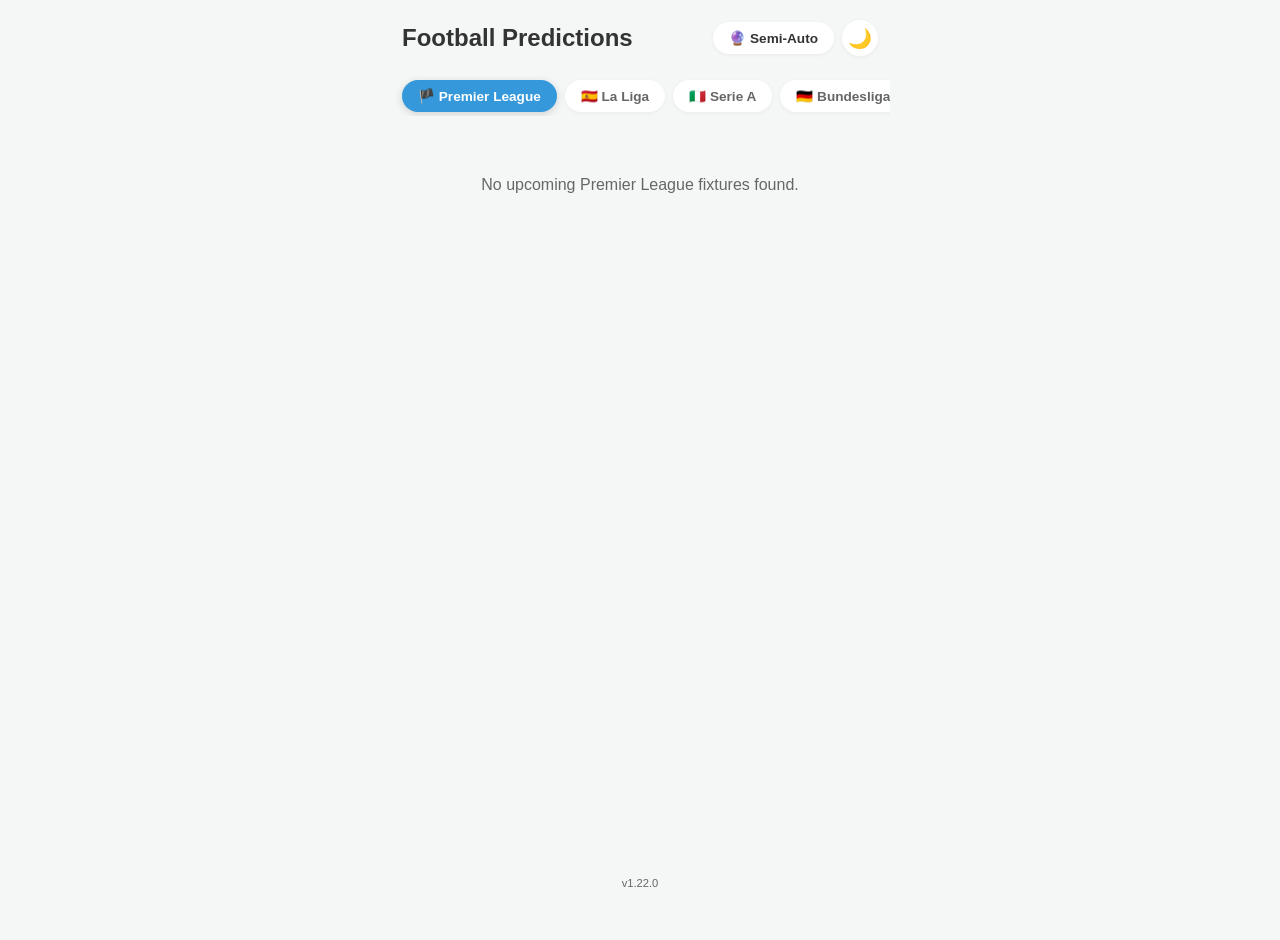
==== public/index.html @ 70569dfd "feat: build methodology picker + weight-editing UI - Added Methodology 1/2 and xG/Goals metric selec" ====
<!DOCTYPE html>
<html lang="en">
<head>
    <meta charset="UTF-8">
    <meta name="viewport" content="width=device-width, initial-scale=1.0">
    <title>Football xG Predictions</title>
    <link rel="stylesheet" href="style.css">
    <script>
        // Set theme immediately to avoid flash of light mode
        const savedTheme = localStorage.getItem('theme') || 'light';
        document.documentElement.setAttribute('data-theme', savedTheme);
    </script>
</head>
<body>
    <header>
        <h1>Football Predictions</h1>
        <div class="header-right">
            <button id="mode-toggle" class="mode-toggle-btn">🔮 Semi-Auto</button>
            <button id="theme-toggle" class="theme-toggle-btn" aria-label="Toggle dark mode">🌙</button>
        </div>
    </header>
    <main id="fixtures-container">
        <!-- Fixtures will be loaded here -->
        <div class="loading">Loading fixtures...</div>
    </main>

    <main id="semi-auto-container" class="hidden">
        <section class="semi-auto-card">
            <h2>🔮 Semi-Automatic Prediction</h2>
            <p class="semi-auto-desc">
                Predict expected xG for fixtures in leagues not fully automated. Fetch matches directly, or paste OddAlerts page source if blocked by Cloudflare.
            </p>

            <div class="form-group">
                <label for="semi-league-select">Select League:</label>
                <select id="semi-league-select">
                    <option value="">-- Choose a League --</option>
                    <option value="manual">✍️ Other League (Manual Paste)</option>
                </select>
            </div>

            <!-- Methodology & Metric Selection -->
            <div class="team-select-row">
                <div class="team-select-col">
                    <div class="form-group">
                        <label for="semi-methodology-select">Methodology:</label>
                        <select id="semi-methodology-select">
                            <option value="1">Methodology 1 (Last 4: 2H + 2A, Equal)</option>
                            <option value="2" selected>Methodology 2 (Last 8: 4H + 4A, 70/30 Split)</option>
                        </select>
                    </div>
                </div>
                <div class="team-select-col">
                    <div class="form-group">
                        <label for="semi-metric-select">Metric:</label>
                        <select id="semi-metric-select">
                            <option value="xg" selected>xG (Expected Goals)</option>
                            <option value="goals">Goals (Actual Goals)</option>
                        </select>
                    </div>
                </div>
            </div>

            <!-- Standard Semi-Auto UI -->
            <div id="semi-standard-fields">
                <div class="form-group" id="html-paste-group">
                    <label for="semi-html-paste">Paste OddAlerts Page HTML (Optional / Fallback):</label>
                    <textarea id="semi-html-paste" placeholder="Right-click on OddAlerts xG page (e.g. oddalerts.com/xg/mls) -> View Page Source -> Copy All -> Paste here..."></textarea>
                </div>

                <button id="semi-fetch-btn" class="action-btn">Load Teams</button>

                <div id="semi-team-selection-group" class="form-group hidden">
                    <div class="team-select-row">
                        <div class="team-select-col">
                            <label for="semi-home-team-select">Select Home Team:</label>
                            <select id="semi-home-team-select">
                                <option value="">-- Choose Home Team --</option>
                            </select>
                        </div>
                        <div class="team-select-col">
                            <label for="semi-away-team-select">Select Away Team:</label>
                            <select id="semi-away-team-select">
                                <option value="">-- Choose Away Team --</option>
                            </select>
                        </div>
                    </div>
                </div>

                <button id="semi-predict-btn" class="action-btn hidden">Calculate Prediction</button>
            </div>

            <!-- Manual Paste Flow UI Wizard (initially hidden) -->
            <div id="semi-manual-wizard" class="hidden">
                <!-- Step 1: Info -->
                <div id="manual-step-1" class="manual-step">
                    <h3>Step 1: League & Team Info</h3>
                    <div class="form-group">
                        <label for="manual-league-name">Custom League Name:</label>
                        <input type="text" id="manual-league-name" placeholder="e.g. Eredivisie">
                    </div>
                    <div class="team-select-row">
                        <div class="team-select-col">
                            <div class="form-group">
                                <label for="manual-home-name">Home Team Name:</label>
                                <input type="text" id="manual-home-name" placeholder="e.g. Ajax">
                            </div>
                        </div>
                        <div class="team-select-col">
                            <div class="form-group">
                                <label for="manual-away-name">Away Team Name:</label>
                                <input type="text" id="manual-away-name" placeholder="e.g. Feyenoord">
                            </div>
                        </div>
                    </div>
                    <div class="form-group checkbox-group">
                        <label for="manual-skip-xg" class="checkbox-label">
                            <input type="checkbox" id="manual-skip-xg">
                            <span>Skip xG (Predict Goals directly)</span>
                        </label>
                    </div>
                    <button id="manual-to-step-2" class="action-btn">Next: Home Team History</button>
                </div>

                <!-- Step 2: Home Paste -->
                <div id="manual-step-2" class="manual-step hidden">
                    <h3 id="manual-home-title">Step 2: Home Team History</h3>
                    <p class="step-desc">Paste lines of recent matches. Format: <code>Opponent / (H/A) date / FOR-AGAINST</code> per line.</p>
                    <div class="form-group">
                        <textarea id="manual-home-paste" placeholder="e.g.&#10;Feyenoord (A) 2026-07-31 / 1.5-2.2&#10;Ajax (H) 2026-07-24 / 2.0-1.0"></textarea>
                    </div>
                    <div class="wizard-buttons">
                        <button id="manual-back-to-step-1" class="action-btn secondary-btn">Back</button>
                        <button id="manual-to-step-3" class="action-btn">Parse & Review</button>
                    </div>
                </div>

                <!-- Step 3: Home Confirmation -->
                <div id="manual-step-3" class="manual-step hidden">
                    <h3 id="manual-home-confirm-title">Confirm Home Matches</h3>
                    <div id="manual-home-parsed-list" class="parsed-list-container"></div>
                    <div class="wizard-buttons">
                        <button id="manual-back-to-step-2" class="action-btn secondary-btn">Back to Paste</button>
                        <button id="manual-to-step-4" class="action-btn">Confirm & Next: Away Team</button>
                    </div>
                </div>

                <!-- Step 4: Away Paste -->
                <div id="manual-step-4" class="manual-step hidden">
                    <h3 id="manual-away-title">Step 4: Away Team History</h3>
                    <p class="step-desc">Paste lines of recent matches. Format: <code>Opponent / (H/A) date / FOR-AGAINST</code> per line.</p>
                    <div class="form-group">
                        <textarea id="manual-away-paste" placeholder="e.g.&#10;Ajax (H) 2026-07-31 / 1.5-2.2&#10;Feyenoord (A) 2026-07-24 / 1.0-2.0"></textarea>
                    </div>
                    <div class="wizard-buttons">
                        <button id="manual-back-to-step-3" class="action-btn secondary-btn">Back</button>
                        <button id="manual-to-step-5" class="action-btn">Parse & Review</button>
                    </div>
                </div>

                <!-- Step 5: Away Confirmation -->
                <div id="manual-step-5" class="manual-step hidden">
                    <h3 id="manual-away-confirm-title">Confirm Away Matches</h3>
                    <div id="manual-away-parsed-list" class="parsed-list-container"></div>
                    <div class="wizard-buttons">
                        <button id="manual-back-to-step-4" class="action-btn secondary-btn">Back to Paste</button>
                        <button id="manual-save-predict" class="action-btn">Save & Predict</button>
                    </div>
                </div>
            </div>
        </section>

        <div id="semi-prediction-result"></div>
    </main>

    <footer>
        <p id="version-tag"></p>
    </footer>
    <script src="script.js"></script>
</body>
</html>
---- public/style.css ----
:root {
    --bg-color: #f4f7f6;
    --card-bg: #ffffff;
    --text-primary: #333;
    --text-secondary: #666;
    --accent-color: #3498db;
    --xg-bar-height: 8px;
    --xg-bar-bg: #e0e0e0;
    --card-shadow: 0 2px 8px rgba(0,0,0,0.1);
    --btn-shadow: 0 1px 4px rgba(0,0,0,0.05);
    --btn-active-shadow: 0 2px 8px rgba(0,0,0,0.15);
}

[data-theme="dark"] {
    --bg-color: #121212;
    --card-bg: #1e1e1e;
    --text-primary: #f0f0f0;
    --text-secondary: #aaaaaa;
    --accent-color: #3498db;
    --xg-bar-bg: #333333;
    --card-shadow: 0 4px 12px rgba(0,0,0,0.4);
    --btn-shadow: 0 2px 6px rgba(0,0,0,0.3);
    --btn-active-shadow: 0 4px 12px rgba(0,0,0,0.5);
}

body {
    font-family: -apple-system, BlinkMacSystemFont, "Segoe UI", Roboto, Helvetica, Arial, sans-serif;
    background-color: var(--bg-color);
    color: var(--text-primary);
    margin: 0;
    padding: 20px;
    display: flex;
    flex-direction: column;
    align-items: center;
    min-height: 100vh;
    transition: background-color 0.3s ease, color 0.3s ease;
}

header {
    width: 100%;
    max-width: 500px;
    display: flex;
    justify-content: space-between;
    align-items: center;
    margin-bottom: 20px;
    padding: 0 12px;
    box-sizing: border-box;
}

.header-right {
    display: flex;
    gap: 8px;
    align-items: center;
}

.mode-toggle-btn {
    background-color: var(--card-bg);
    color: var(--text-primary);
    border: none;
    padding: 8px 16px;
    border-radius: 20px;
    cursor: pointer;
    font-size: 0.85rem;
    font-weight: 600;
    box-shadow: var(--btn-shadow);
    transition: all 0.2s ease;
}

.mode-toggle-btn:hover {
    transform: scale(1.05);
}

.theme-toggle-btn {
    background-color: var(--card-bg);
    color: var(--text-primary);
    border: none;
    width: 36px;
    height: 36px;
    border-radius: 50%;
    cursor: pointer;
    display: flex;
    align-items: center;
    justify-content: center;
    font-size: 1.2rem;
    box-shadow: var(--btn-shadow);
    transition: all 0.2s ease;
}

.theme-toggle-btn:hover {
    transform: scale(1.05);
}

h1 {
    font-size: 1.5rem;
    margin: 0;
}

#fixtures-container {
    width: 100%;
    max-width: 500px;
}

.fixture-card {
    background-color: var(--card-bg);
    border-radius: 12px;
    box-shadow: var(--card-shadow);
    padding: 16px;
    margin-bottom: 20px;
    display: flex;
    flex-direction: column;
    transition: background-color 0.3s ease, box-shadow 0.3s ease;
}

.fixture-header {
    display: flex;
    justify-content: space-between;
    align-items: center;
    margin-bottom: 16px;
}

.team {
    flex: 1;
    display: flex;
    flex-direction: column;
    align-items: center;
    text-align: center;
}

.team-badge {
    width: 48px;
    height: 48px;
    border-radius: 50%;
    display: flex;
    align-items: center;
    justify-content: center;
    font-weight: bold;
    color: white;
    font-size: 1.2rem;
    margin-bottom: 8px;
}

.team-name {
    font-size: 0.9rem;
    font-weight: 600;
}

.xg-center {
    flex: 1.2;
    display: flex;
    flex-direction: column;
    align-items: center;
}

.combined-xg {
    font-size: 1.4rem;
    font-weight: 800;
    color: var(--accent-color);
}

.combined-xg-label {
    font-size: 0.7rem;
    text-transform: uppercase;
    color: var(--text-secondary);
}

.split-xg {
    font-size: 0.9rem;
    color: var(--text-secondary);
    margin-top: 4px;
}

.xg-bars {
    display: flex;
    gap: 12px;
    margin-bottom: 16px;
}

.xg-bar-container {
    flex: 1;
    height: var(--xg-bar-height);
    background-color: var(--xg-bar-bg);
    border-radius: 4px;
    overflow: hidden;
    position: relative;
}

.xg-bar {
    height: 100%;
    background-color: var(--accent-color);
    border-radius: 4px;
}

/* Home bar grows from right to left */
#home-bar-container .xg-bar {
    position: absolute;
    right: 0;
}

/* Away bar grows from left to right */
#away-bar-container .xg-bar {
    position: absolute;
    left: 0;
}

.match-history {
    display: flex;
    justify-content: space-between;
    font-size: 0.75rem;
    color: var(--text-secondary);
}

.history-list {
    flex: 1;
    display: flex;
    flex-direction: column;
    gap: 4px;
    max-width: 48%; /* limit to prevent home/away lists overlapping */
}

.history-list.home {
    align-items: flex-end;
    padding-right: 6px;
    text-align: right;
}

.history-list.away {
    align-items: flex-start;
    padding-left: 6px;
    text-align: left;
}

.history-item {
    white-space: nowrap;
    overflow: hidden;
    text-overflow: ellipsis;
    max-width: 100%;
}

footer {
    margin-top: auto;
    padding: 20px;
    font-size: 0.7rem;
    color: var(--text-secondary);
    text-align: center;
}

.loading, .no-fixtures {
    text-align: center;
    padding: 40px;
    color: var(--text-secondary);
}

.hidden {
    display: none !important;
}

#semi-auto-container {
    width: 100%;
    max-width: 500px;
    padding: 12px;
    box-sizing: border-box;
}

.team-select-row {
    display: flex;
    gap: 12px;
    width: 100%;
}

.team-select-col {
    flex: 1;
    display: flex;
    flex-direction: column;
    gap: 8px;
}

.semi-auto-card {
    background-color: var(--card-bg);
    border-radius: 12px;
    box-shadow: var(--card-shadow);
    padding: 20px;
    margin-bottom: 24px;
    transition: background-color 0.3s ease, box-shadow 0.3s ease;
}

.semi-auto-card h2 {
    font-size: 1.3rem;
    margin-top: 0;
    margin-bottom: 8px;
}

.semi-auto-desc {
    font-size: 0.85rem;
    color: var(--text-secondary);
    line-height: 1.4;
    margin-bottom: 20px;
}

.form-group {
    display: flex;
    flex-direction: column;
    gap: 8px;
    margin-bottom: 16px;
    text-align: left;
}

.form-group label {
    font-size: 0.85rem;
    font-weight: 600;
}

.form-group select, .form-group textarea {
    padding: 10px 12px;
    border-radius: 8px;
    border: 1px solid var(--text-secondary);
    background-color: var(--bg-color);
    color: var(--text-primary);
    font-family: inherit;
    font-size: 0.9rem;
    outline: none;
    transition: border-color 0.2s ease;
}

.form-group select:focus, .form-group textarea:focus {
    border-color: var(--accent-color);
}

.form-group textarea {
    height: 120px;
    resize: vertical;
    font-size: 0.8rem;
}

.action-btn {
    width: 100%;
    background-color: var(--accent-color);
    color: white;
    border: none;
    padding: 12px;
    border-radius: 8px;
    font-size: 0.95rem;
    font-weight: 600;
    cursor: pointer;
    box-shadow: var(--btn-shadow);
    transition: background-color 0.2s ease, transform 0.1s ease;
    margin-bottom: 12px;
}

.action-btn:hover {
    filter: brightness(1.05);
}

.action-btn:active {
    transform: scale(0.98);
}

.alert-message {
    padding: 12px;
    border-radius: 8px;
    font-size: 0.85rem;
    line-height: 1.4;
    margin-bottom: 16px;
}

.alert-message.error {
    background-color: rgba(231, 76, 60, 0.15);
    color: #e74c3c;
    border: 1px solid rgba(231, 76, 60, 0.3);
}

.alert-message.success {
    background-color: rgba(46, 204, 113, 0.15);
    color: #2ecc71;
    border: 1px solid rgba(46, 204, 113, 0.3);
}

.tab-container {
    display: flex;
    flex-wrap: nowrap;
    justify-content: flex-start;
    gap: 8px;
    margin-bottom: 20px;
    width: 100%;
    max-width: 500px;
    overflow-x: auto;
    -webkit-overflow-scrolling: touch;
    padding: 4px 12px;
    box-sizing: border-box;
    scrollbar-width: none; /* Firefox */
}

.tab-container::-webkit-scrollbar {
    display: none; /* Safari and Chrome */
}

.tab-button {
    flex-shrink: 0;
    background-color: var(--card-bg);
    color: var(--text-secondary);
    border: none;
    padding: 8px 16px;
    border-radius: 20px;
    font-size: 0.85rem;
    font-weight: 600;
    cursor: pointer;
    transition: all 0.2s ease;
    box-shadow: var(--btn-shadow);
}

.tab-button:hover {
    color: var(--text-primary);
}

.tab-button.active {
    background-color: var(--accent-color);
    color: #ffffff;
    box-shadow: var(--btn-active-shadow);
}

/* Manual Paste Flow Wizard Styles */
#semi-manual-wizard {
    margin-top: 20px;
    border-top: 1px solid var(--xg-bar-bg);
    padding-top: 20px;
}

.manual-step h3 {
    margin-top: 0;
    font-size: 1.15rem;
    font-weight: 700;
}

.step-desc {
    font-size: 0.8rem;
    color: var(--text-secondary);
    margin-bottom: 12px;
}

.checkbox-group {
    flex-direction: row;
    align-items: center;
    gap: 8px;
    margin-top: 12px;
    margin-bottom: 16px;
}

.checkbox-label {
    display: flex;
    align-items: center;
    gap: 8px;
    cursor: pointer;
    font-size: 0.85rem !important;
    user-select: none;
}

.checkbox-label input[type="checkbox"] {
    width: 16px;
    height: 16px;
    cursor: pointer;
}

.wizard-buttons {
    display: flex;
    gap: 12px;
    margin-top: 16px;
}

.secondary-btn {
    background-color: var(--xg-bar-bg) !important;
    color: var(--text-primary) !important;
    border: 1px solid var(--text-secondary) !important;
}

.secondary-btn:hover {
    filter: brightness(0.95);
}

.parsed-list-container {
    display: flex;
    flex-direction: column;
    gap: 12px;
    max-height: 350px;
    overflow-y: auto;
    border: 1px solid var(--xg-bar-bg);
    border-radius: 8px;
    padding: 12px;
    background-color: var(--bg-color);
    margin-bottom: 16px;
}

.parsed-match-item {
    background-color: var(--card-bg);
    border-radius: 6px;
    padding: 10px;
    box-shadow: 0 1px 3px rgba(0,0,0,0.05);
}

.parsed-match-header {
    display: flex;
    justify-content: space-between;
    font-size: 0.75rem;
    color: var(--text-secondary);
    border-bottom: 1px solid var(--xg-bar-bg);
    padding-bottom: 6px;
    margin-bottom: 6px;
}

.match-index {
    font-weight: 700;
}

.parsed-match-details {
    display: flex;
    flex-direction: column;
    gap: 4px;
}

.parsed-match-details p {
    margin: 0;
    font-size: 0.8rem;
}

.derived-value {
    color: var(--accent-color);
}

.flip-explanation {
    font-size: 0.7rem !important;
    color: var(--text-secondary);
    font-style: italic;
    margin-top: 4px !important;
}

.parsed-warnings {
    margin-top: 8px;
    padding: 6px;
    background-color: rgba(230, 126, 34, 0.1);
    color: #e67e22;
    border: 1px solid rgba(230, 126, 34, 0.2);
    border-radius: 4px;
    font-size: 0.75rem;
    font-weight: 600;
}

/* General inputs styled */
.form-group input[type="text"] {
    padding: 10px 12px;
    border-radius: 8px;
    border: 1px solid var(--text-secondary);
    background-color: var(--bg-color);
    color: var(--text-primary);
    font-family: inherit;
    font-size: 0.9rem;
    outline: none;
    transition: border-color 0.2s ease;
}

.form-group input[type="text"]:focus {
    border-color: var(--accent-color);
}

/* Multi-methodology comparisons grid styles */
.comparisons-grid-title {
    font-size: 1.05rem;
    font-weight: 700;
    margin-top: 20px;
    margin-bottom: 12px;
    text-align: left;
}

.comparisons-grid {
    display: grid;
    grid-template-columns: 1fr 1fr;
    gap: 12px;
    margin-bottom: 20px;
    width: 100%;
}

.comparison-card {
    background-color: var(--card-bg);
    border-radius: 8px;
    padding: 12px;
    border: 1.5px solid var(--xg-bar-bg);
    transition: all 0.2s ease;
    display: flex;
    flex-direction: column;
    gap: 4px;
    box-shadow: var(--btn-shadow);
}

.comparison-card.active {
    border-color: var(--accent-color);
    background-color: rgba(52, 152, 219, 0.05);
}

.comparison-title {
    font-size: 0.8rem;
    font-weight: 700;
    color: var(--text-secondary);
    text-transform: uppercase;
}

.comparison-card.active .comparison-title {
    color: var(--accent-color);
}

.comparison-values {
    font-size: 0.9rem;
    font-weight: 600;
}

.comparison-combined {
    font-size: 1.1rem;
    font-weight: 800;
}

/* Interactive Weight Editor container and styles */
.weight-editor-card {
    background-color: var(--card-bg);
    border-radius: 12px;
    box-shadow: var(--card-shadow);
    padding: 20px;
    margin-top: 20px;
    margin-bottom: 24px;
}

.weight-editor-card h3 {
    margin-top: 0;
    margin-bottom: 16px;
    font-size: 1.15rem;
    font-weight: 700;
}

.weight-editor-columns {
    display: flex;
    gap: 16px;
}

@media (max-width: 600px) {
    .weight-editor-columns {
        flex-direction: column;
    }
}

.weight-editor-col {
    flex: 1;
    display: flex;
    flex-direction: column;
    gap: 12px;
}

.weight-editor-col h4 {
    margin: 0 0 8px 0;
    font-size: 1rem;
    font-weight: 600;
    border-bottom: 2px solid var(--xg-bar-bg);
    padding-bottom: 6px;
}

.match-weight-row {
    background-color: var(--bg-color);
    border-radius: 8px;
    padding: 10px;
    display: flex;
    flex-direction: column;
    gap: 6px;
    border: 1px solid transparent;
    transition: all 0.2s ease;
}

.match-weight-row.zeroed {
    opacity: 0.5;
    background-color: rgba(0, 0, 0, 0.05);
}

.match-weight-row:hover {
    border-color: var(--xg-bar-bg);
}

.match-weight-header {
    display: flex;
    justify-content: space-between;
    align-items: center;
    font-size: 0.75rem;
    font-weight: 700;
}

.match-weight-details {
    font-size: 0.8rem;
    color: var(--text-secondary);
}

.match-weight-controls {
    display: flex;
    align-items: center;
    gap: 10px;
    margin-top: 4px;
}

.weight-slider {
    flex: 1;
    height: 6px;
    -webkit-appearance: none;
    background: var(--xg-bar-bg);
    outline: none;
    border-radius: 3px;
}

.weight-slider::-webkit-slider-thumb {
    -webkit-appearance: none;
    width: 14px;
    height: 14px;
    border-radius: 50%;
    background: var(--accent-color);
    cursor: pointer;
}

.weight-percentage {
    font-size: 0.8rem;
    font-weight: 700;
    min-width: 45px;
    text-align: right;
}

.remove-match-btn {
    background-color: transparent;
    border: none;
    color: #e74c3c;
    cursor: pointer;
    font-size: 0.9rem;
    padding: 2px 6px;
    border-radius: 4px;
    transition: background-color 0.2s ease;
}

.remove-match-btn:hover {
    background-color: rgba(231, 76, 60, 0.1);
}

.restore-match-btn {
    background-color: transparent;
    border: none;
    color: #2ecc71;
    cursor: pointer;
    font-size: 0.8rem;
    font-weight: 600;
    padding: 2px 6px;
    border-radius: 4px;
}

@media (max-width: 400px) {
    .team-badge {
        width: 40px;
        height: 40px;
        font-size: 1rem;
    }
    .combined-xg {
        font-size: 1.2rem;
    }
    .team-name {
        font-size: 0.8rem;
    }
}
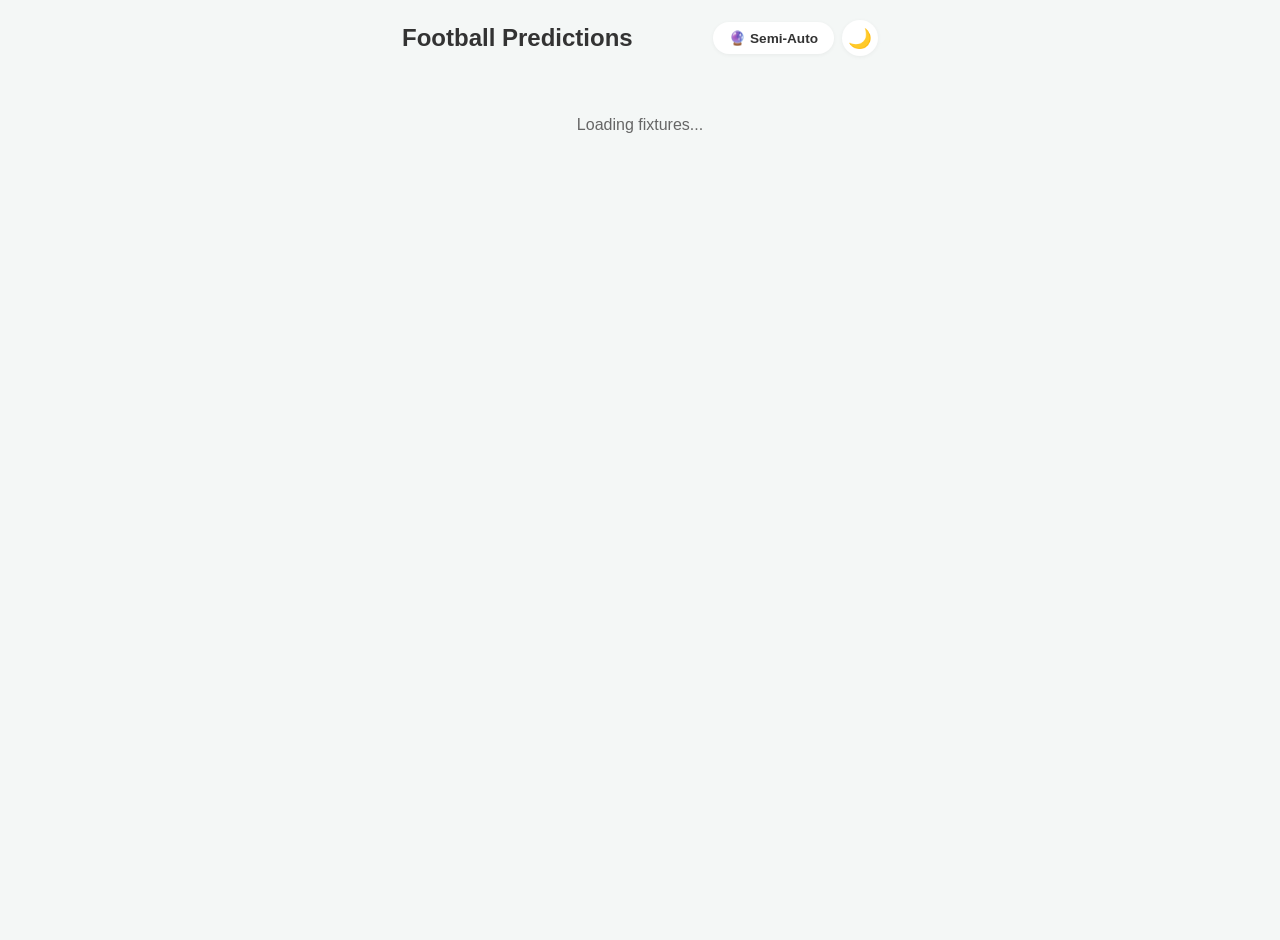
==== commit dd3ec5c6: "chore: remove manual-paste tier and dependencies Co-authored-by: omed7 <75388470+omed7@users.noreply" ====
--- a/public/index.html
+++ b/public/index.html
@@ -35,7 +35,6 @@
                 <label for="semi-league-select">Select League:</label>
                 <select id="semi-league-select">
                     <option value="">-- Choose a League --</option>
-                    <option value="manual">✍️ Other League (Manual Paste)</option>
                 </select>
             </div>
 
@@ -90,84 +89,6 @@
                 <button id="semi-predict-btn" class="action-btn hidden">Calculate Prediction</button>
             </div>
 
-            <!-- Manual Paste Flow UI Wizard (initially hidden) -->
-            <div id="semi-manual-wizard" class="hidden">
-                <!-- Step 1: Info -->
-                <div id="manual-step-1" class="manual-step">
-                    <h3>Step 1: League & Team Info</h3>
-                    <div class="form-group">
-                        <label for="manual-league-name">Custom League Name:</label>
-                        <input type="text" id="manual-league-name" placeholder="e.g. Eredivisie">
-                    </div>
-                    <div class="team-select-row">
-                        <div class="team-select-col">
-                            <div class="form-group">
-                                <label for="manual-home-name">Home Team Name:</label>
-                                <input type="text" id="manual-home-name" placeholder="e.g. Ajax">
-                            </div>
-                        </div>
-                        <div class="team-select-col">
-                            <div class="form-group">
-                                <label for="manual-away-name">Away Team Name:</label>
-                                <input type="text" id="manual-away-name" placeholder="e.g. Feyenoord">
-                            </div>
-                        </div>
-                    </div>
-                    <div class="form-group checkbox-group">
-                        <label for="manual-skip-xg" class="checkbox-label">
-                            <input type="checkbox" id="manual-skip-xg">
-                            <span>Skip xG (Predict Goals directly)</span>
-                        </label>
-                    </div>
-                    <button id="manual-to-step-2" class="action-btn">Next: Home Team History</button>
-                </div>
-
-                <!-- Step 2: Home Paste -->
-                <div id="manual-step-2" class="manual-step hidden">
-                    <h3 id="manual-home-title">Step 2: Home Team History</h3>
-                    <p class="step-desc">Paste lines of recent matches. Format: <code>Opponent / (H/A) date / FOR-AGAINST</code> per line.</p>
-                    <div class="form-group">
-                        <textarea id="manual-home-paste" placeholder="e.g.&#10;Feyenoord (A) 2026-07-31 / 1.5-2.2&#10;Ajax (H) 2026-07-24 / 2.0-1.0"></textarea>
-                    </div>
-                    <div class="wizard-buttons">
-                        <button id="manual-back-to-step-1" class="action-btn secondary-btn">Back</button>
-                        <button id="manual-to-step-3" class="action-btn">Parse & Review</button>
-                    </div>
-                </div>
-
-                <!-- Step 3: Home Confirmation -->
-                <div id="manual-step-3" class="manual-step hidden">
-                    <h3 id="manual-home-confirm-title">Confirm Home Matches</h3>
-                    <div id="manual-home-parsed-list" class="parsed-list-container"></div>
-                    <div class="wizard-buttons">
-                        <button id="manual-back-to-step-2" class="action-btn secondary-btn">Back to Paste</button>
-                        <button id="manual-to-step-4" class="action-btn">Confirm & Next: Away Team</button>
-                    </div>
-                </div>
-
-                <!-- Step 4: Away Paste -->
-                <div id="manual-step-4" class="manual-step hidden">
-                    <h3 id="manual-away-title">Step 4: Away Team History</h3>
-                    <p class="step-desc">Paste lines of recent matches. Format: <code>Opponent / (H/A) date / FOR-AGAINST</code> per line.</p>
-                    <div class="form-group">
-                        <textarea id="manual-away-paste" placeholder="e.g.&#10;Ajax (H) 2026-07-31 / 1.5-2.2&#10;Feyenoord (A) 2026-07-24 / 1.0-2.0"></textarea>
-                    </div>
-                    <div class="wizard-buttons">
-                        <button id="manual-back-to-step-3" class="action-btn secondary-btn">Back</button>
-                        <button id="manual-to-step-5" class="action-btn">Parse & Review</button>
-                    </div>
-                </div>
-
-                <!-- Step 5: Away Confirmation -->
-                <div id="manual-step-5" class="manual-step hidden">
-                    <h3 id="manual-away-confirm-title">Confirm Away Matches</h3>
-                    <div id="manual-away-parsed-list" class="parsed-list-container"></div>
-                    <div class="wizard-buttons">
-                        <button id="manual-back-to-step-4" class="action-btn secondary-btn">Back to Paste</button>
-                        <button id="manual-save-predict" class="action-btn">Save & Predict</button>
-                    </div>
-                </div>
-            </div>
         </section>
 
         <div id="semi-prediction-result"></div>
--- a/public/style.css
+++ b/public/style.css
@@ -137,6 +137,14 @@
     color: white;
     font-size: 1.2rem;
     margin-bottom: 8px;
+    cursor: pointer;
+}
+
+.team-badge img {
+    width: 100%;
+    height: 100%;
+    border-radius: 50%;
+    object-fit: cover;
 }
 
 .team-name {
@@ -415,131 +423,6 @@
     background-color: var(--accent-color);
     color: #ffffff;
     box-shadow: var(--btn-active-shadow);
-}
-
-/* Manual Paste Flow Wizard Styles */
-#semi-manual-wizard {
-    margin-top: 20px;
-    border-top: 1px solid var(--xg-bar-bg);
-    padding-top: 20px;
-}
-
-.manual-step h3 {
-    margin-top: 0;
-    font-size: 1.15rem;
-    font-weight: 700;
-}
-
-.step-desc {
-    font-size: 0.8rem;
-    color: var(--text-secondary);
-    margin-bottom: 12px;
-}
-
-.checkbox-group {
-    flex-direction: row;
-    align-items: center;
-    gap: 8px;
-    margin-top: 12px;
-    margin-bottom: 16px;
-}
-
-.checkbox-label {
-    display: flex;
-    align-items: center;
-    gap: 8px;
-    cursor: pointer;
-    font-size: 0.85rem !important;
-    user-select: none;
-}
-
-.checkbox-label input[type="checkbox"] {
-    width: 16px;
-    height: 16px;
-    cursor: pointer;
-}
-
-.wizard-buttons {
-    display: flex;
-    gap: 12px;
-    margin-top: 16px;
-}
-
-.secondary-btn {
-    background-color: var(--xg-bar-bg) !important;
-    color: var(--text-primary) !important;
-    border: 1px solid var(--text-secondary) !important;
-}
-
-.secondary-btn:hover {
-    filter: brightness(0.95);
-}
-
-.parsed-list-container {
-    display: flex;
-    flex-direction: column;
-    gap: 12px;
-    max-height: 350px;
-    overflow-y: auto;
-    border: 1px solid var(--xg-bar-bg);
-    border-radius: 8px;
-    padding: 12px;
-    background-color: var(--bg-color);
-    margin-bottom: 16px;
-}
-
-.parsed-match-item {
-    background-color: var(--card-bg);
-    border-radius: 6px;
-    padding: 10px;
-    box-shadow: 0 1px 3px rgba(0,0,0,0.05);
-}
-
-.parsed-match-header {
-    display: flex;
-    justify-content: space-between;
-    font-size: 0.75rem;
-    color: var(--text-secondary);
-    border-bottom: 1px solid var(--xg-bar-bg);
-    padding-bottom: 6px;
-    margin-bottom: 6px;
-}
-
-.match-index {
-    font-weight: 700;
-}
-
-.parsed-match-details {
-    display: flex;
-    flex-direction: column;
-    gap: 4px;
-}
-
-.parsed-match-details p {
-    margin: 0;
-    font-size: 0.8rem;
-}
-
-.derived-value {
-    color: var(--accent-color);
-}
-
-.flip-explanation {
-    font-size: 0.7rem !important;
-    color: var(--text-secondary);
-    font-style: italic;
-    margin-top: 4px !important;
-}
-
-.parsed-warnings {
-    margin-top: 8px;
-    padding: 6px;
-    background-color: rgba(230, 126, 34, 0.1);
-    color: #e67e22;
-    border: 1px solid rgba(230, 126, 34, 0.2);
-    border-radius: 4px;
-    font-size: 0.75rem;
-    font-weight: 600;
 }
 
 /* General inputs styled */
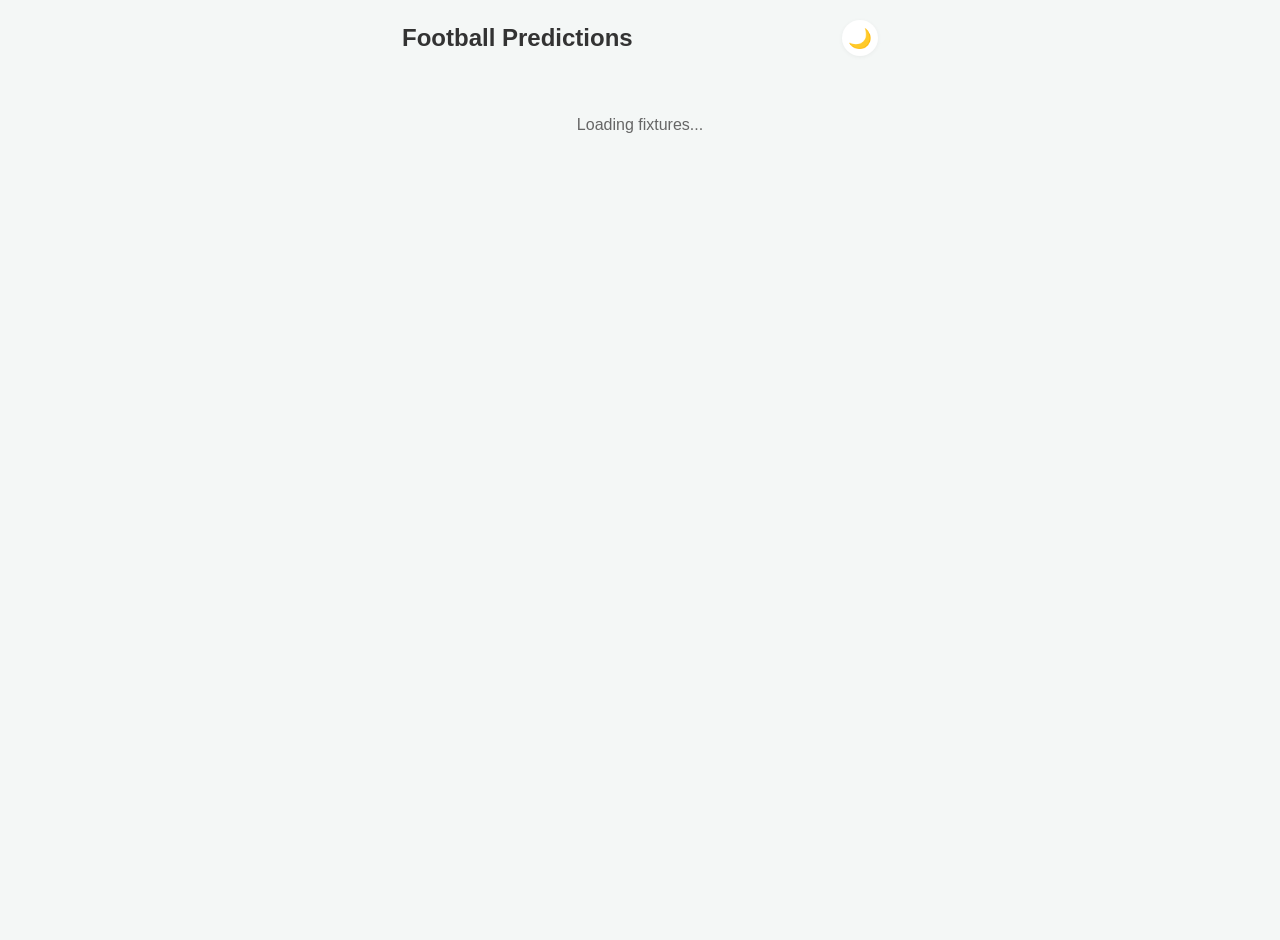
==== commit a1832ed8: "Automate fixture detection for 20 OddAlerts leagues, including Finland, and remove Semi-Auto picker " ====
--- a/public/index.html
+++ b/public/index.html
@@ -15,7 +15,7 @@
     <header>
         <h1>Football Predictions</h1>
         <div class="header-right">
-            <button id="mode-toggle" class="mode-toggle-btn">🔮 Semi-Auto</button>
+
             <button id="theme-toggle" class="theme-toggle-btn" aria-label="Toggle dark mode">🌙</button>
         </div>
     </header>
@@ -24,75 +24,7 @@
         <div class="loading">Loading fixtures...</div>
     </main>
 
-    <main id="semi-auto-container" class="hidden">
-        <section class="semi-auto-card">
-            <h2>🔮 Semi-Automatic Prediction</h2>
-            <p class="semi-auto-desc">
-                Predict expected xG for fixtures in leagues not fully automated. Fetch matches directly, or paste OddAlerts page source if blocked by Cloudflare.
-            </p>
 
-            <div class="form-group">
-                <label for="semi-league-select">Select League:</label>
-                <select id="semi-league-select">
-                    <option value="">-- Choose a League --</option>
-                </select>
-            </div>
-
-            <!-- Methodology & Metric Selection -->
-            <div class="team-select-row">
-                <div class="team-select-col">
-                    <div class="form-group">
-                        <label for="semi-methodology-select">Methodology:</label>
-                        <select id="semi-methodology-select">
-                            <option value="1">Methodology 1 (Last 4: 2H + 2A, Equal)</option>
-                            <option value="2" selected>Methodology 2 (Last 8: 4H + 4A, 70/30 Split)</option>
-                        </select>
-                    </div>
-                </div>
-                <div class="team-select-col">
-                    <div class="form-group">
-                        <label for="semi-metric-select">Metric:</label>
-                        <select id="semi-metric-select">
-                            <option value="xg" selected>xG (Expected Goals)</option>
-                            <option value="goals">Goals (Actual Goals)</option>
-                        </select>
-                    </div>
-                </div>
-            </div>
-
-            <!-- Standard Semi-Auto UI -->
-            <div id="semi-standard-fields">
-                <div class="form-group" id="html-paste-group">
-                    <label for="semi-html-paste">Paste OddAlerts Page HTML (Optional / Fallback):</label>
-                    <textarea id="semi-html-paste" placeholder="Right-click on OddAlerts xG page (e.g. oddalerts.com/xg/mls) -> View Page Source -> Copy All -> Paste here..."></textarea>
-                </div>
-
-                <button id="semi-fetch-btn" class="action-btn">Load Teams</button>
-
-                <div id="semi-team-selection-group" class="form-group hidden">
-                    <div class="team-select-row">
-                        <div class="team-select-col">
-                            <label for="semi-home-team-select">Select Home Team:</label>
-                            <select id="semi-home-team-select">
-                                <option value="">-- Choose Home Team --</option>
-                            </select>
-                        </div>
-                        <div class="team-select-col">
-                            <label for="semi-away-team-select">Select Away Team:</label>
-                            <select id="semi-away-team-select">
-                                <option value="">-- Choose Away Team --</option>
-                            </select>
-                        </div>
-                    </div>
-                </div>
-
-                <button id="semi-predict-btn" class="action-btn hidden">Calculate Prediction</button>
-            </div>
-
-        </section>
-
-        <div id="semi-prediction-result"></div>
-    </main>
 
     <footer>
         <p id="version-tag"></p>
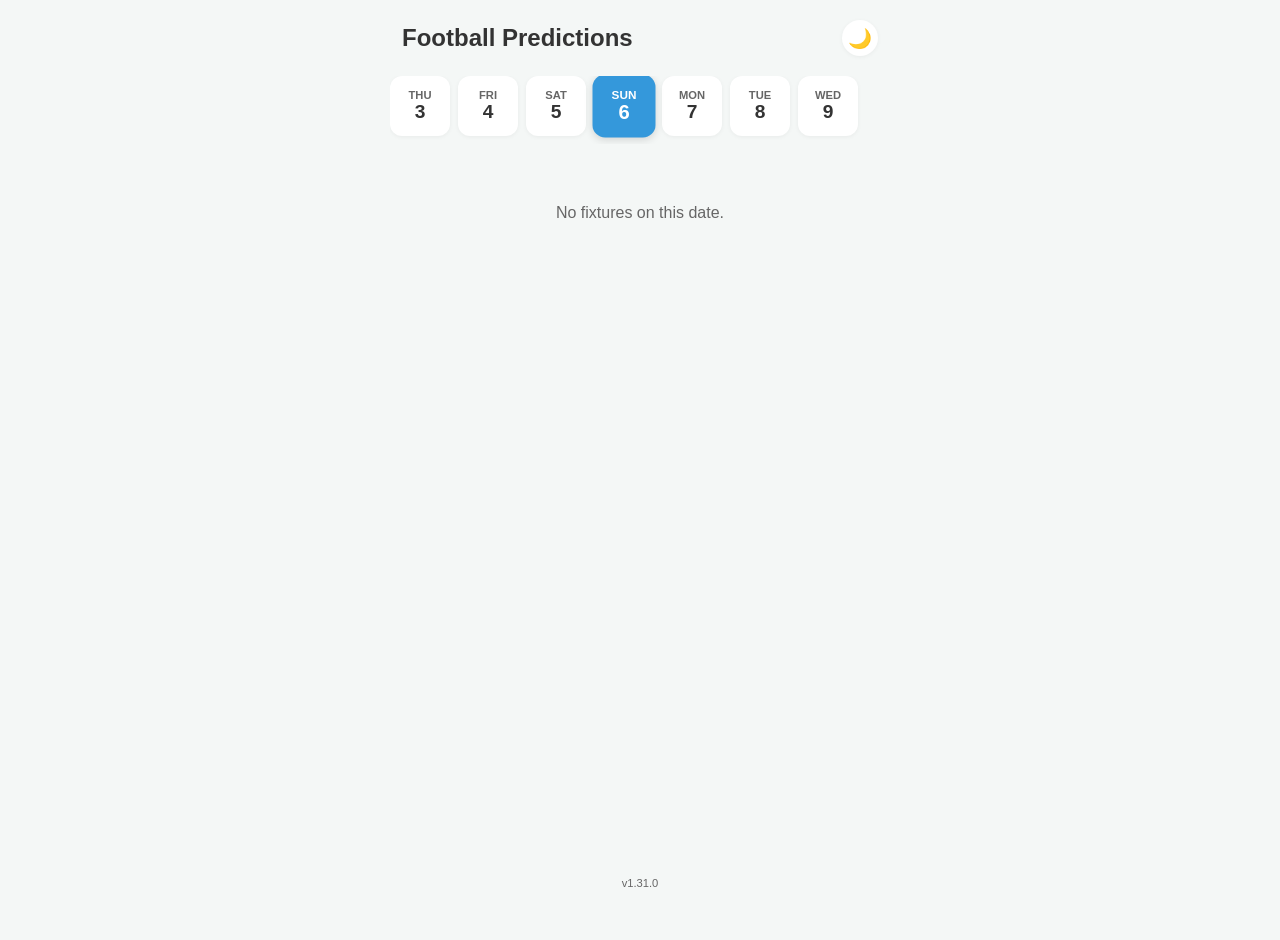
==== commit 24c49750: "feat: Flashscore-style redesign (Date strip UI) Co-authored-by: omed7 <75388470+omed7@users.noreply." ====
--- a/public/index.html
+++ b/public/index.html
@@ -19,6 +19,8 @@
             <button id="theme-toggle" class="theme-toggle-btn" aria-label="Toggle dark mode">🌙</button>
         </div>
     </header>
+
+    <div id="date-strip" class="date-strip"></div>
     <main id="fixtures-container">
         <!-- Fixtures will be loaded here -->
         <div class="loading">Loading fixtures...</div>
--- a/public/style.css
+++ b/public/style.css
@@ -53,22 +53,7 @@
     align-items: center;
 }
 
-.mode-toggle-btn {
-    background-color: var(--card-bg);
-    color: var(--text-primary);
-    border: none;
-    padding: 8px 16px;
-    border-radius: 20px;
-    cursor: pointer;
-    font-size: 0.85rem;
-    font-weight: 600;
-    box-shadow: var(--btn-shadow);
-    transition: all 0.2s ease;
-}
-
-.mode-toggle-btn:hover {
-    transform: scale(1.05);
-}
+
 
 .theme-toggle-btn {
     background-color: var(--card-bg);
@@ -260,375 +245,6 @@
 
 .hidden {
     display: none !important;
-}
-
-#semi-auto-container {
-    width: 100%;
-    max-width: 500px;
-    padding: 12px;
-    box-sizing: border-box;
-}
-
-.team-select-row {
-    display: flex;
-    gap: 12px;
-    width: 100%;
-}
-
-.team-select-col {
-    flex: 1;
-    display: flex;
-    flex-direction: column;
-    gap: 8px;
-}
-
-.semi-auto-card {
-    background-color: var(--card-bg);
-    border-radius: 12px;
-    box-shadow: var(--card-shadow);
-    padding: 20px;
-    margin-bottom: 24px;
-    transition: background-color 0.3s ease, box-shadow 0.3s ease;
-}
-
-.semi-auto-card h2 {
-    font-size: 1.3rem;
-    margin-top: 0;
-    margin-bottom: 8px;
-}
-
-.semi-auto-desc {
-    font-size: 0.85rem;
-    color: var(--text-secondary);
-    line-height: 1.4;
-    margin-bottom: 20px;
-}
-
-.form-group {
-    display: flex;
-    flex-direction: column;
-    gap: 8px;
-    margin-bottom: 16px;
-    text-align: left;
-}
-
-.form-group label {
-    font-size: 0.85rem;
-    font-weight: 600;
-}
-
-.form-group select, .form-group textarea {
-    padding: 10px 12px;
-    border-radius: 8px;
-    border: 1px solid var(--text-secondary);
-    background-color: var(--bg-color);
-    color: var(--text-primary);
-    font-family: inherit;
-    font-size: 0.9rem;
-    outline: none;
-    transition: border-color 0.2s ease;
-}
-
-.form-group select:focus, .form-group textarea:focus {
-    border-color: var(--accent-color);
-}
-
-.form-group textarea {
-    height: 120px;
-    resize: vertical;
-    font-size: 0.8rem;
-}
-
-.action-btn {
-    width: 100%;
-    background-color: var(--accent-color);
-    color: white;
-    border: none;
-    padding: 12px;
-    border-radius: 8px;
-    font-size: 0.95rem;
-    font-weight: 600;
-    cursor: pointer;
-    box-shadow: var(--btn-shadow);
-    transition: background-color 0.2s ease, transform 0.1s ease;
-    margin-bottom: 12px;
-}
-
-.action-btn:hover {
-    filter: brightness(1.05);
-}
-
-.action-btn:active {
-    transform: scale(0.98);
-}
-
-.alert-message {
-    padding: 12px;
-    border-radius: 8px;
-    font-size: 0.85rem;
-    line-height: 1.4;
-    margin-bottom: 16px;
-}
-
-.alert-message.error {
-    background-color: rgba(231, 76, 60, 0.15);
-    color: #e74c3c;
-    border: 1px solid rgba(231, 76, 60, 0.3);
-}
-
-.alert-message.success {
-    background-color: rgba(46, 204, 113, 0.15);
-    color: #2ecc71;
-    border: 1px solid rgba(46, 204, 113, 0.3);
-}
-
-.tab-container {
-    display: flex;
-    flex-wrap: nowrap;
-    justify-content: flex-start;
-    gap: 8px;
-    margin-bottom: 20px;
-    width: 100%;
-    max-width: 500px;
-    overflow-x: auto;
-    -webkit-overflow-scrolling: touch;
-    padding: 4px 12px;
-    box-sizing: border-box;
-    scrollbar-width: none; /* Firefox */
-}
-
-.tab-container::-webkit-scrollbar {
-    display: none; /* Safari and Chrome */
-}
-
-.tab-button {
-    flex-shrink: 0;
-    background-color: var(--card-bg);
-    color: var(--text-secondary);
-    border: none;
-    padding: 8px 16px;
-    border-radius: 20px;
-    font-size: 0.85rem;
-    font-weight: 600;
-    cursor: pointer;
-    transition: all 0.2s ease;
-    box-shadow: var(--btn-shadow);
-}
-
-.tab-button:hover {
-    color: var(--text-primary);
-}
-
-.tab-button.active {
-    background-color: var(--accent-color);
-    color: #ffffff;
-    box-shadow: var(--btn-active-shadow);
-}
-
-/* General inputs styled */
-.form-group input[type="text"] {
-    padding: 10px 12px;
-    border-radius: 8px;
-    border: 1px solid var(--text-secondary);
-    background-color: var(--bg-color);
-    color: var(--text-primary);
-    font-family: inherit;
-    font-size: 0.9rem;
-    outline: none;
-    transition: border-color 0.2s ease;
-}
-
-.form-group input[type="text"]:focus {
-    border-color: var(--accent-color);
-}
-
-/* Multi-methodology comparisons grid styles */
-.comparisons-grid-title {
-    font-size: 1.05rem;
-    font-weight: 700;
-    margin-top: 20px;
-    margin-bottom: 12px;
-    text-align: left;
-}
-
-.comparisons-grid {
-    display: grid;
-    grid-template-columns: 1fr 1fr;
-    gap: 12px;
-    margin-bottom: 20px;
-    width: 100%;
-}
-
-.comparison-card {
-    background-color: var(--card-bg);
-    border-radius: 8px;
-    padding: 12px;
-    border: 1.5px solid var(--xg-bar-bg);
-    transition: all 0.2s ease;
-    display: flex;
-    flex-direction: column;
-    gap: 4px;
-    box-shadow: var(--btn-shadow);
-}
-
-.comparison-card.active {
-    border-color: var(--accent-color);
-    background-color: rgba(52, 152, 219, 0.05);
-}
-
-.comparison-title {
-    font-size: 0.8rem;
-    font-weight: 700;
-    color: var(--text-secondary);
-    text-transform: uppercase;
-}
-
-.comparison-card.active .comparison-title {
-    color: var(--accent-color);
-}
-
-.comparison-values {
-    font-size: 0.9rem;
-    font-weight: 600;
-}
-
-.comparison-combined {
-    font-size: 1.1rem;
-    font-weight: 800;
-}
-
-/* Interactive Weight Editor container and styles */
-.weight-editor-card {
-    background-color: var(--card-bg);
-    border-radius: 12px;
-    box-shadow: var(--card-shadow);
-    padding: 20px;
-    margin-top: 20px;
-    margin-bottom: 24px;
-}
-
-.weight-editor-card h3 {
-    margin-top: 0;
-    margin-bottom: 16px;
-    font-size: 1.15rem;
-    font-weight: 700;
-}
-
-.weight-editor-columns {
-    display: flex;
-    gap: 16px;
-}
-
-@media (max-width: 600px) {
-    .weight-editor-columns {
-        flex-direction: column;
-    }
-}
-
-.weight-editor-col {
-    flex: 1;
-    display: flex;
-    flex-direction: column;
-    gap: 12px;
-}
-
-.weight-editor-col h4 {
-    margin: 0 0 8px 0;
-    font-size: 1rem;
-    font-weight: 600;
-    border-bottom: 2px solid var(--xg-bar-bg);
-    padding-bottom: 6px;
-}
-
-.match-weight-row {
-    background-color: var(--bg-color);
-    border-radius: 8px;
-    padding: 10px;
-    display: flex;
-    flex-direction: column;
-    gap: 6px;
-    border: 1px solid transparent;
-    transition: all 0.2s ease;
-}
-
-.match-weight-row.zeroed {
-    opacity: 0.5;
-    background-color: rgba(0, 0, 0, 0.05);
-}
-
-.match-weight-row:hover {
-    border-color: var(--xg-bar-bg);
-}
-
-.match-weight-header {
-    display: flex;
-    justify-content: space-between;
-    align-items: center;
-    font-size: 0.75rem;
-    font-weight: 700;
-}
-
-.match-weight-details {
-    font-size: 0.8rem;
-    color: var(--text-secondary);
-}
-
-.match-weight-controls {
-    display: flex;
-    align-items: center;
-    gap: 10px;
-    margin-top: 4px;
-}
-
-.weight-slider {
-    flex: 1;
-    height: 6px;
-    -webkit-appearance: none;
-    background: var(--xg-bar-bg);
-    outline: none;
-    border-radius: 3px;
-}
-
-.weight-slider::-webkit-slider-thumb {
-    -webkit-appearance: none;
-    width: 14px;
-    height: 14px;
-    border-radius: 50%;
-    background: var(--accent-color);
-    cursor: pointer;
-}
-
-.weight-percentage {
-    font-size: 0.8rem;
-    font-weight: 700;
-    min-width: 45px;
-    text-align: right;
-}
-
-.remove-match-btn {
-    background-color: transparent;
-    border: none;
-    color: #e74c3c;
-    cursor: pointer;
-    font-size: 0.9rem;
-    padding: 2px 6px;
-    border-radius: 4px;
-    transition: background-color 0.2s ease;
-}
-
-.remove-match-btn:hover {
-    background-color: rgba(231, 76, 60, 0.1);
-}
-
-.restore-match-btn {
-    background-color: transparent;
-    border: none;
-    color: #2ecc71;
-    cursor: pointer;
-    font-size: 0.8rem;
-    font-weight: 600;
-    padding: 2px 6px;
-    border-radius: 4px;
 }
 
 @media (max-width: 400px) {
@@ -644,3 +260,84 @@
         font-size: 0.8rem;
     }
 }
+
+/* Date Strip Styling */
+.date-strip {
+    width: 100%;
+    max-width: 500px;
+    display: flex;
+    overflow-x: auto;
+    gap: 8px;
+    padding-bottom: 8px;
+    margin-bottom: 20px;
+    scrollbar-width: thin;
+    -webkit-overflow-scrolling: touch;
+    scroll-snap-type: x mandatory;
+}
+.date-strip::-webkit-scrollbar {
+    height: 4px;
+}
+.date-strip::-webkit-scrollbar-track {
+    background: transparent;
+}
+.date-strip::-webkit-scrollbar-thumb {
+    background-color: var(--text-secondary);
+    border-radius: 4px;
+}
+.date-button {
+    flex: 0 0 auto;
+    width: 60px;
+    height: 60px;
+    display: flex;
+    flex-direction: column;
+    align-items: center;
+    justify-content: center;
+    background-color: var(--card-bg);
+    border-radius: 12px;
+    cursor: pointer;
+    box-shadow: var(--btn-shadow);
+    transition: all 0.2s ease;
+    scroll-snap-align: center;
+}
+.date-button:hover {
+    box-shadow: var(--btn-active-shadow);
+}
+.date-button.active {
+    background-color: var(--accent-color);
+    color: #fff;
+    box-shadow: var(--btn-active-shadow);
+    transform: scale(1.05);
+}
+.date-button.active .day-name, .date-button.active .day-num {
+    color: #fff;
+}
+.day-name {
+    font-size: 0.7rem;
+    text-transform: uppercase;
+    font-weight: 600;
+    color: var(--text-secondary);
+}
+.day-num {
+    font-size: 1.2rem;
+    font-weight: bold;
+    color: var(--text-primary);
+}
+
+.league-header {
+    width: 100%;
+    font-size: 1.1rem;
+    font-weight: bold;
+    margin: 16px 0 12px 0;
+    color: var(--text-primary);
+    text-align: left;
+    border-bottom: 2px solid var(--accent-color);
+    padding-bottom: 4px;
+}
+
+.result-center .combined-xg-label {
+    color: var(--accent-color);
+    font-weight: 600;
+}
+.result-center .combined-xg {
+    color: var(--text-primary);
+}
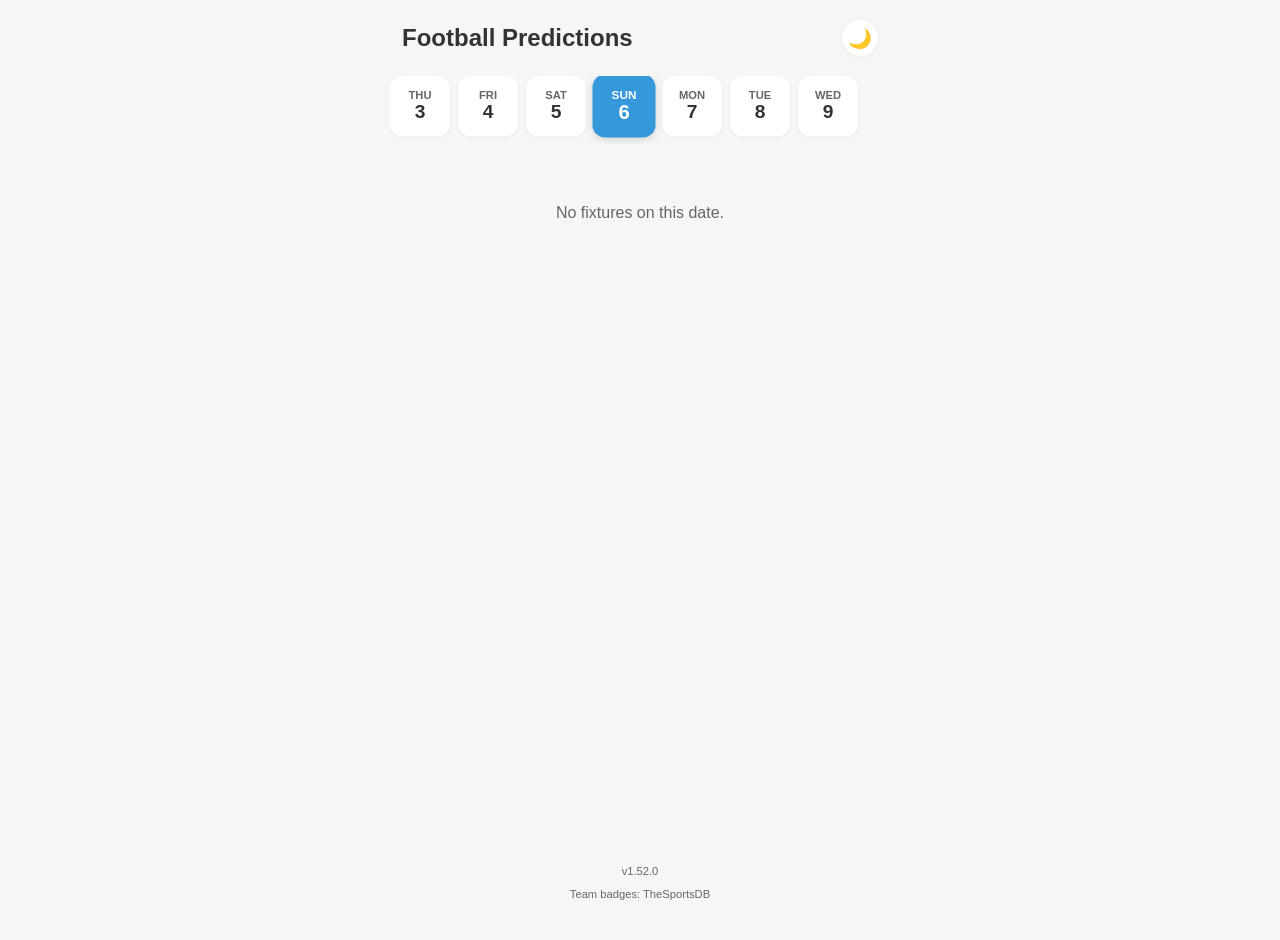
==== commit ff88505f: "feat: add static team badge manifest" ====
--- a/public/index.html
+++ b/public/index.html
@@ -30,6 +30,7 @@
 
     <footer>
         <p id="version-tag"></p>
+        <p id="badge-attribution"></p>
     </footer>
     <script src="script.js"></script>
 </body>
--- a/public/style.css
+++ b/public/style.css
@@ -129,7 +129,7 @@
     width: 100%;
     height: 100%;
     border-radius: 50%;
-    object-fit: cover;
+    object-fit: contain;
 }
 
 .team-name {
@@ -235,6 +235,10 @@
     font-size: 0.7rem;
     color: var(--text-secondary);
     text-align: center;
+}
+
+#badge-attribution {
+    margin: 4px 0 0;
 }
 
 .loading, .no-fixtures {
@@ -323,15 +327,119 @@
     color: var(--text-primary);
 }
 
-.league-header {
+.league-section {
+    margin: 0 0 12px;
+    border: 1px solid var(--xg-bar-bg);
+    border-radius: 10px;
+    background-color: var(--card-bg);
+    box-shadow: var(--btn-shadow);
+    overflow: hidden;
+}
+
+.league-toggle {
     width: 100%;
-    font-size: 1.1rem;
-    font-weight: bold;
-    margin: 16px 0 12px 0;
+    min-height: 48px;
+    display: flex;
+    align-items: center;
+    gap: 10px;
+    padding: 12px 14px;
+    border: 0;
+    background: transparent;
     color: var(--text-primary);
+    cursor: pointer;
+    font: inherit;
     text-align: left;
-    border-bottom: 2px solid var(--accent-color);
-    padding-bottom: 4px;
+}
+
+.league-toggle:hover {
+    background-color: color-mix(in srgb, var(--accent-color) 8%, transparent);
+}
+
+.league-toggle:focus-visible {
+    outline: 2px solid var(--accent-color);
+    outline-offset: -2px;
+}
+
+.league-toggle-icon {
+    width: 14px;
+    color: var(--text-secondary);
+    font-size: 1.2rem;
+    line-height: 1;
+    text-align: center;
+    transform: rotate(-90deg);
+    transition: transform 0.2s ease;
+}
+
+.league-toggle[aria-expanded="true"] .league-toggle-icon {
+    transform: rotate(0deg);
+}
+
+.league-flag,
+.league-flag-fallback {
+    width: 20px;
+    height: 15px;
+    flex: 0 0 auto;
+    border-radius: 2px;
+}
+
+.league-flag {
+    object-fit: cover;
+    box-shadow: 0 0 0 1px rgba(0, 0, 0, 0.12);
+}
+
+.league-flag-fallback {
+    display: inline-flex;
+    align-items: center;
+    justify-content: center;
+    background-color: var(--xg-bar-bg);
+    color: var(--text-secondary);
+    font-size: 0.9rem;
+}
+
+.league-name {
+    min-width: 0;
+    flex: 1;
+    overflow: hidden;
+    font-size: 0.95rem;
+    font-weight: 700;
+    text-overflow: ellipsis;
+    white-space: nowrap;
+}
+
+.league-count {
+    min-width: 22px;
+    padding: 2px 7px;
+    border-radius: 999px;
+    background-color: var(--xg-bar-bg);
+    color: var(--text-secondary);
+    font-size: 0.75rem;
+    font-weight: 700;
+    text-align: center;
+}
+
+.league-fixtures {
+    padding: 2px 12px 0;
+    border-top: 1px solid var(--xg-bar-bg);
+}
+
+.league-fixtures.hidden {
+    display: none;
+}
+
+.league-fixtures .fixture-card {
+    margin-bottom: 12px;
+}
+
+[data-theme="dark"] .league-section {
+    border-color: #3a3a3a;
+}
+
+[data-theme="dark"] .league-toggle:hover {
+    background-color: rgba(52, 152, 219, 0.16);
+}
+
+[data-theme="dark"] .league-flag {
+    box-shadow: 0 0 0 1px rgba(255, 255, 255, 0.18);
 }
 
 .result-center .combined-xg-label {
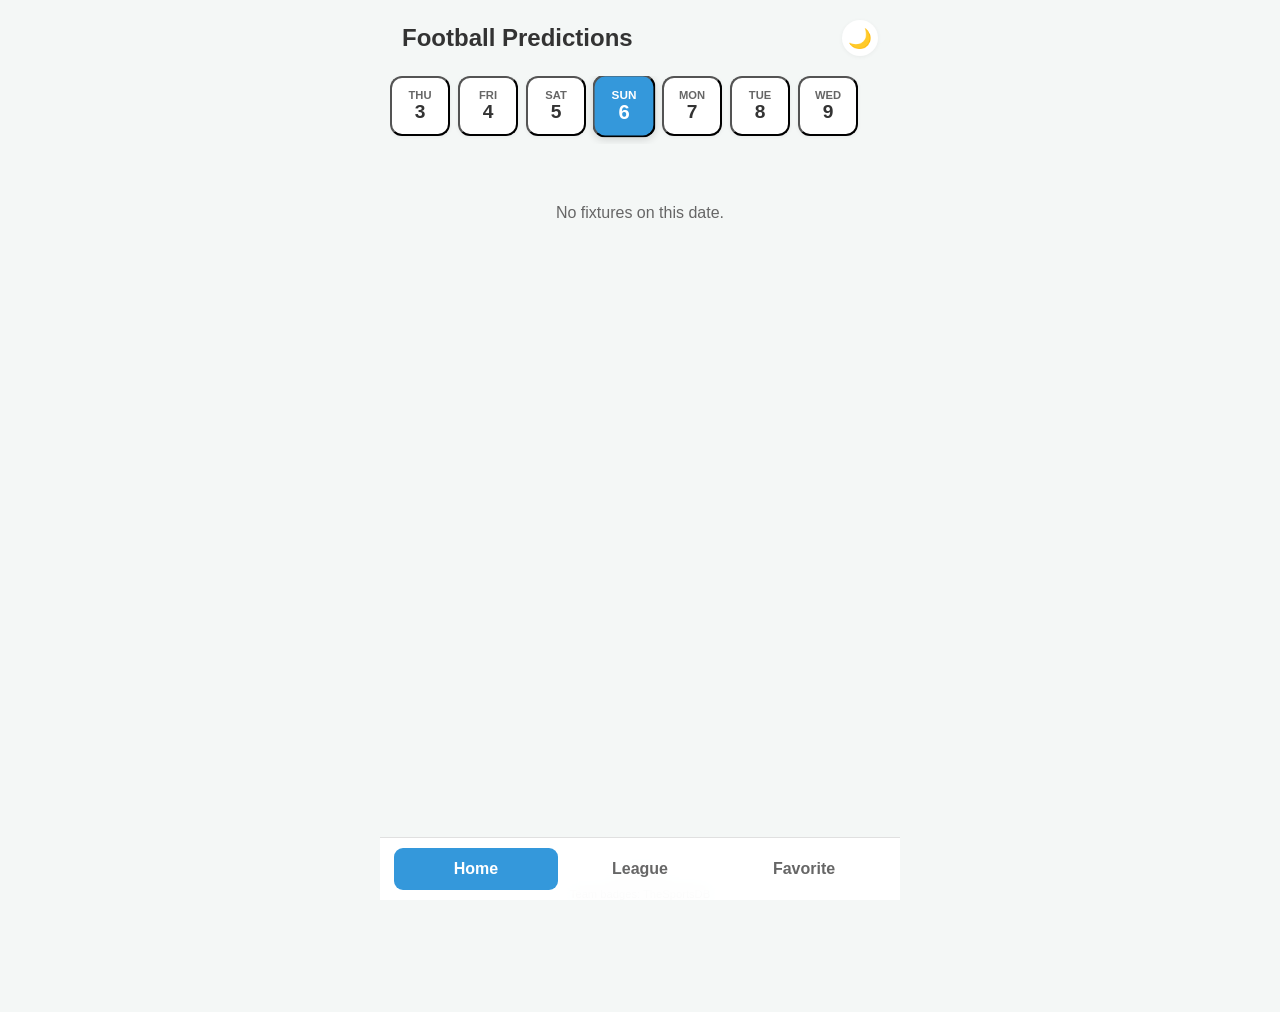
==== commit c00f023f: "feat: add league predictability navigation" ====
--- a/public/index.html
+++ b/public/index.html
@@ -20,13 +20,17 @@
         </div>
     </header>
 
-    <div id="date-strip" class="date-strip"></div>
-    <main id="fixtures-container">
-        <!-- Fixtures will be loaded here -->
+    <div id="date-strip" class="date-strip" aria-label="Fixture dates"></div>
+    <main id="fixtures-container" tabindex="-1">
+        <!-- Active tab content will be loaded here -->
         <div class="loading">Loading fixtures...</div>
     </main>
 
-
+    <nav class="bottom-nav" aria-label="Primary navigation">
+        <button id="home-tab" class="bottom-nav-item" type="button" role="tab" aria-selected="true">Home</button>
+        <button id="league-tab" class="bottom-nav-item" type="button" role="tab" aria-selected="false">League</button>
+        <button id="favorite-tab" class="bottom-nav-item" type="button" role="tab" aria-selected="false">Favorite</button>
+    </nav>
 
     <footer>
         <p id="version-tag"></p>
--- a/public/style.css
+++ b/public/style.css
@@ -449,3 +449,361 @@
 .result-center .combined-xg {
     color: var(--text-primary);
 }
+
+/* Tab navigation and compact fixture presentation */
+body {
+    padding-bottom: 92px;
+}
+
+.bottom-nav {
+    position: fixed;
+    z-index: 20;
+    bottom: 0;
+    left: 50%;
+    width: min(100%, 520px);
+    display: grid;
+    grid-template-columns: repeat(3, 1fr);
+    box-sizing: border-box;
+    padding: 10px 14px calc(10px + env(safe-area-inset-bottom));
+    transform: translateX(-50%);
+    background: color-mix(in srgb, var(--card-bg) 94%, transparent);
+    border-top: 1px solid var(--xg-bar-bg);
+    backdrop-filter: blur(12px);
+}
+
+.bottom-nav-item,
+.favorite-toggle,
+.back-button,
+.pa-view-button,
+.season-selector-toggle,
+.season-option,
+.league-directory-item {
+    font: inherit;
+    cursor: pointer;
+}
+
+.bottom-nav-item {
+    min-height: 42px;
+    border: 0;
+    border-radius: 9px;
+    background: transparent;
+    color: var(--text-secondary);
+    font-weight: 700;
+}
+
+.bottom-nav-item.active {
+    background: var(--accent-color);
+    color: #fff;
+}
+
+.bottom-nav-item:focus-visible,
+.favorite-toggle:focus-visible,
+.back-button:focus-visible,
+.pa-view-button:focus-visible,
+.season-selector-toggle:focus-visible,
+.season-option:focus-visible,
+.league-directory-item:focus-visible,
+.fixture-card:focus-visible {
+    outline: 2px solid var(--accent-color);
+    outline-offset: 2px;
+}
+
+.fixture-card {
+    margin-bottom: 12px;
+    cursor: pointer;
+}
+
+.fixture-summary {
+    display: grid;
+    grid-template-columns: minmax(0, 1fr) minmax(100px, 1.15fr) minmax(0, 1fr);
+    align-items: center;
+    gap: 8px;
+}
+
+.fixture-summary .team-name {
+    overflow: hidden;
+    text-overflow: ellipsis;
+    white-space: nowrap;
+    max-width: 100%;
+}
+
+.fixture-time {
+    display: flex;
+    flex-direction: column;
+    align-items: center;
+    gap: 3px;
+    color: var(--text-secondary);
+    font-size: 0.72rem;
+    text-align: center;
+}
+
+.fixture-time strong {
+    color: var(--text-primary);
+    font-size: 0.78rem;
+}
+
+.fixture-card-actions {
+    display: flex;
+    align-items: center;
+    justify-content: space-between;
+    gap: 12px;
+    margin-top: 12px;
+    padding-top: 10px;
+    border-top: 1px dashed var(--xg-bar-bg);
+}
+
+.favorite-toggle {
+    min-height: 32px;
+    padding: 5px 10px;
+    border: 1px solid var(--accent-color);
+    border-radius: 999px;
+    background: transparent;
+    color: var(--accent-color);
+    font-size: 0.75rem;
+    font-weight: 700;
+}
+
+.favorite-toggle[aria-pressed="true"] {
+    background: var(--accent-color);
+    color: #fff;
+}
+
+.fixture-detail-hint {
+    color: var(--text-secondary);
+    font-size: 0.75rem;
+}
+
+.fixture-details {
+    margin-top: 12px;
+}
+
+.fixture-detail-result {
+    display: grid;
+    grid-template-columns: repeat(2, 1fr);
+    gap: 8px;
+}
+
+.fixture-detail-result > div,
+.fixture-detail-prediction {
+    padding: 10px;
+    border-radius: 9px;
+    background: color-mix(in srgb, var(--accent-color) 8%, var(--card-bg));
+    text-align: center;
+}
+
+.fixture-detail-result span,
+.detail-metric-label {
+    display: block;
+    color: var(--text-secondary);
+    font-size: 0.7rem;
+    text-transform: uppercase;
+}
+
+.fixture-detail-result strong,
+.detail-metric-value {
+    display: block;
+    margin-top: 4px;
+    color: var(--accent-color);
+    font-size: 1.15rem;
+    font-weight: 800;
+}
+
+.detail-metric-split {
+    margin-top: 4px;
+    color: var(--text-secondary);
+    font-size: 0.85rem;
+}
+
+.prediction-history {
+    margin-top: 10px;
+    color: var(--text-secondary);
+    font-size: 0.8rem;
+    text-align: center;
+}
+
+.home-bar-container .xg-bar {
+    position: absolute;
+    right: 0;
+}
+
+.away-bar-container .xg-bar {
+    position: absolute;
+    left: 0;
+}
+
+.tab-heading {
+    margin: 0;
+    font-size: 1.25rem;
+}
+
+.tab-description,
+.pa-legend,
+.season-unavailable-note {
+    margin: 8px 0 16px;
+    color: var(--text-secondary);
+    font-size: 0.86rem;
+    line-height: 1.45;
+}
+
+.league-directory {
+    display: grid;
+    gap: 10px;
+}
+
+.league-directory-item {
+    width: 100%;
+    min-height: 52px;
+    display: grid;
+    grid-template-columns: 24px minmax(0, 1fr) auto;
+    align-items: center;
+    gap: 10px;
+    padding: 12px 14px;
+    border: 1px solid var(--xg-bar-bg);
+    border-radius: 10px;
+    background: var(--card-bg);
+    color: var(--text-primary);
+    box-shadow: var(--btn-shadow);
+    text-align: left;
+}
+
+.league-detail-heading {
+    display: flex;
+    align-items: center;
+    gap: 12px;
+    margin-bottom: 14px;
+}
+
+.back-button {
+    min-height: 32px;
+    padding: 5px 9px;
+    border: 1px solid var(--xg-bar-bg);
+    border-radius: 8px;
+    background: var(--card-bg);
+    color: var(--text-primary);
+    font-size: 0.78rem;
+}
+
+.season-selector {
+    position: relative;
+    width: min(100%, 220px);
+    margin-bottom: 12px;
+}
+
+.season-selector-toggle {
+    width: 100%;
+    min-height: 42px;
+    padding: 8px 12px;
+    border: 1px solid var(--accent-color);
+    border-radius: 9px;
+    background: var(--card-bg);
+    color: var(--text-primary);
+    font-weight: 700;
+    text-align: left;
+}
+
+.season-selector-menu {
+    position: absolute;
+    z-index: 10;
+    top: calc(100% + 4px);
+    left: 0;
+    right: 0;
+    display: grid;
+    gap: 2px;
+    padding: 6px;
+    border: 1px solid var(--xg-bar-bg);
+    border-radius: 9px;
+    background: var(--card-bg);
+    box-shadow: var(--card-shadow);
+}
+
+.season-option {
+    min-height: 36px;
+    border: 0;
+    border-radius: 6px;
+    background: transparent;
+    color: var(--text-primary);
+    text-align: left;
+}
+
+.season-option[aria-pressed="true"],
+.season-option:hover {
+    background: color-mix(in srgb, var(--accent-color) 14%, transparent);
+}
+
+.pa-view-controls {
+    display: grid;
+    grid-template-columns: repeat(3, 1fr);
+    gap: 7px;
+    margin-bottom: 14px;
+}
+
+.pa-view-button {
+    min-height: 38px;
+    border: 1px solid var(--xg-bar-bg);
+    border-radius: 8px;
+    background: var(--card-bg);
+    color: var(--text-primary);
+    font-size: 0.8rem;
+    font-weight: 700;
+}
+
+.pa-view-button.active {
+    border-color: var(--accent-color);
+    background: var(--accent-color);
+    color: #fff;
+}
+
+.season-unavailable-note {
+    padding: 10px 12px;
+    border-left: 3px solid var(--accent-color);
+    border-radius: 0 8px 8px 0;
+    background: color-mix(in srgb, var(--accent-color) 8%, var(--card-bg));
+}
+
+.standings-table-wrapper {
+    overflow-x: auto;
+    border: 1px solid var(--xg-bar-bg);
+    border-radius: 10px;
+    background: var(--card-bg);
+}
+
+.standings-table {
+    width: 100%;
+    min-width: 650px;
+    border-collapse: collapse;
+    font-size: 0.78rem;
+}
+
+.standings-table th,
+.standings-table td {
+    padding: 10px 9px;
+    border-bottom: 1px solid var(--xg-bar-bg);
+    text-align: left;
+    white-space: nowrap;
+}
+
+.standings-table thead th {
+    color: var(--text-secondary);
+    font-size: 0.7rem;
+    text-transform: uppercase;
+}
+
+.standings-table tbody tr:last-child th,
+.standings-table tbody tr:last-child td {
+    border-bottom: 0;
+}
+
+@media (max-width: 400px) {
+    body {
+        padding-right: 12px;
+        padding-left: 12px;
+    }
+
+    .fixture-summary {
+        grid-template-columns: minmax(0, 1fr) 92px minmax(0, 1fr);
+    }
+
+    .fixture-time strong {
+        font-size: 0.7rem;
+    }
+}
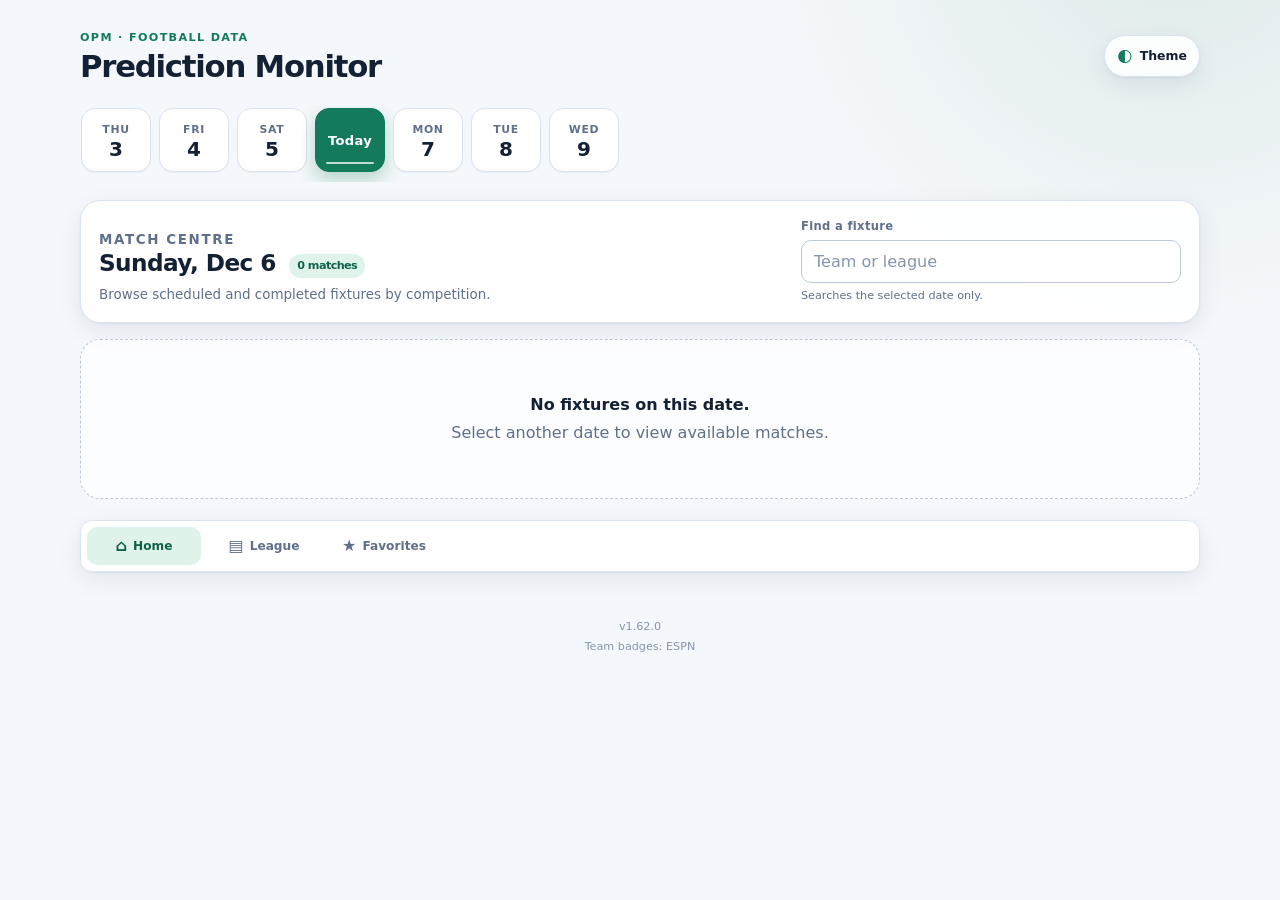
==== commit 68bce41e: "Refresh OPM fixture and league interface" ====
--- a/public/index.html
+++ b/public/index.html
@@ -1,41 +1,76 @@
-<!DOCTYPE html>
+<!doctype html>
 <html lang="en">
 <head>
     <meta charset="UTF-8">
     <meta name="viewport" content="width=device-width, initial-scale=1.0">
-    <title>Football xG Predictions</title>
+    <meta name="theme-color" content="#0b1220">
+    <title>OPM Football Predictions</title>
     <link rel="stylesheet" href="style.css">
     <script>
-        // Set theme immediately to avoid flash of light mode
+        // Set theme immediately to avoid flash of light mode.
         const savedTheme = localStorage.getItem('theme') || 'light';
         document.documentElement.setAttribute('data-theme', savedTheme);
     </script>
 </head>
 <body>
-    <header>
-        <h1>Football Predictions</h1>
-        <div class="header-right">
-
-            <button id="theme-toggle" class="theme-toggle-btn" aria-label="Toggle dark mode">🌙</button>
+    <header class="app-header">
+        <div class="brand-lockup">
+            <p class="eyebrow">OPM · Football data</p>
+            <h1>Prediction Monitor</h1>
         </div>
+        <button id="theme-toggle" class="theme-toggle-btn" type="button" aria-label="Enable dark theme" aria-pressed="false">
+            <span class="theme-toggle-icon" aria-hidden="true">◐</span>
+            <span class="theme-toggle-label">Theme</span>
+        </button>
     </header>
 
     <div id="date-strip" class="date-strip" aria-label="Fixture dates"></div>
-    <main id="fixtures-container" tabindex="-1">
-        <!-- Active tab content will be loaded here -->
-        <div class="loading">Loading fixtures...</div>
+    <main id="fixtures-container" tabindex="-1" aria-live="polite">
+        <div class="loading">Loading fixture data…</div>
     </main>
 
-    <nav class="bottom-nav" aria-label="Primary navigation">
-        <button id="home-tab" class="bottom-nav-item" type="button" role="tab" aria-selected="true">Home</button>
-        <button id="league-tab" class="bottom-nav-item" type="button" role="tab" aria-selected="false">League</button>
-        <button id="favorite-tab" class="bottom-nav-item" type="button" role="tab" aria-selected="false">Favorite</button>
+    <nav class="bottom-nav" aria-label="Primary navigation" role="tablist">
+        <button id="home-tab" class="bottom-nav-item" type="button" role="tab" aria-selected="true">
+            <span class="nav-icon" aria-hidden="true">⌂</span><span>Home</span>
+        </button>
+        <button id="league-tab" class="bottom-nav-item" type="button" role="tab" aria-selected="false">
+            <span class="nav-icon" aria-hidden="true">▤</span><span>League</span>
+        </button>
+        <button id="favorite-tab" class="bottom-nav-item" type="button" role="tab" aria-selected="false">
+            <span class="nav-icon" aria-hidden="true">★</span><span>Favorites</span>
+        </button>
     </nav>
 
     <footer>
         <p id="version-tag"></p>
         <p id="badge-attribution"></p>
     </footer>
+
+    <div id="logo-dialog" class="logo-dialog" hidden aria-hidden="true">
+        <div class="logo-dialog-backdrop" data-logo-dialog-close="true"></div>
+        <section class="logo-dialog-panel" role="dialog" aria-modal="true" aria-labelledby="logo-dialog-title" aria-describedby="logo-dialog-description">
+            <div class="logo-dialog-heading">
+                <div>
+                    <p class="eyebrow">Local browser preference</p>
+                    <h2 id="logo-dialog-title">Customize team crest</h2>
+                </div>
+                <button id="logo-dialog-close" class="icon-button" type="button" aria-label="Close crest customization">×</button>
+            </div>
+            <p id="logo-dialog-description">Add an image URL for <strong id="logo-dialog-team"></strong>. This preference is saved only in this browser.</p>
+            <form id="logo-form" novalidate>
+                <label for="logo-url">Image URL</label>
+                <input id="logo-url" name="logo-url" type="url" inputmode="url" autocomplete="url" placeholder="https://example.com/crest.png">
+                <p id="logo-dialog-error" class="form-error" role="alert" hidden></p>
+                <div class="logo-dialog-actions">
+                    <button id="logo-remove" class="text-button danger" type="button">Remove custom crest</button>
+                    <span class="dialog-action-spacer"></span>
+                    <button id="logo-dialog-cancel" class="secondary-button" type="button">Cancel</button>
+                    <button class="primary-button" type="submit">Save crest</button>
+                </div>
+            </form>
+        </section>
+    </div>
+
     <script src="script.js"></script>
 </body>
 </html>
--- a/public/style.css
+++ b/public/style.css
@@ -1,530 +1,565 @@
 :root {
-    --bg-color: #f4f7f6;
+    --bg-color: #f4f7fb;
+    --bg-elevated: #ffffff;
+    --bg-subtle: #edf2f7;
     --card-bg: #ffffff;
-    --text-primary: #333;
-    --text-secondary: #666;
-    --accent-color: #3498db;
-    --xg-bar-height: 8px;
-    --xg-bar-bg: #e0e0e0;
-    --card-shadow: 0 2px 8px rgba(0,0,0,0.1);
-    --btn-shadow: 0 1px 4px rgba(0,0,0,0.05);
-    --btn-active-shadow: 0 2px 8px rgba(0,0,0,0.15);
+    --text-primary: #142033;
+    --text-secondary: #60708a;
+    --text-tertiary: #8795ab;
+    --accent-color: #147a5d;
+    --accent-strong: #0e624a;
+    --accent-soft: #e0f3eb;
+    --accent-contrast: #ffffff;
+    --amber: #a86800;
+    --amber-soft: #fff1d8;
+    --danger: #b42318;
+    --danger-soft: #fde9e7;
+    --border-color: #dbe3ee;
+    --border-strong: #bdc9d8;
+    --xg-bar-height: 7px;
+    --xg-bar-bg: #dce5ed;
+    --shadow-card: 0 8px 24px rgba(24, 43, 70, 0.08), 0 1px 2px rgba(24, 43, 70, 0.06);
+    --shadow-raised: 0 14px 34px rgba(24, 43, 70, 0.14), 0 2px 5px rgba(24, 43, 70, 0.08);
+    --shadow-nav: 0 -10px 28px rgba(20, 32, 51, 0.09);
+    --focus-ring: 0 0 0 3px rgba(20, 122, 93, 0.24);
+    --radius-sm: 8px;
+    --radius-md: 14px;
+    --radius-lg: 20px;
+    --ease-out: cubic-bezier(0.23, 1, 0.32, 1);
 }
 
 [data-theme="dark"] {
-    --bg-color: #121212;
-    --card-bg: #1e1e1e;
-    --text-primary: #f0f0f0;
-    --text-secondary: #aaaaaa;
-    --accent-color: #3498db;
-    --xg-bar-bg: #333333;
-    --card-shadow: 0 4px 12px rgba(0,0,0,0.4);
-    --btn-shadow: 0 2px 6px rgba(0,0,0,0.3);
-    --btn-active-shadow: 0 4px 12px rgba(0,0,0,0.5);
+    --bg-color: #0b1220;
+    --bg-elevated: #111c2d;
+    --bg-subtle: #162439;
+    --card-bg: #152136;
+    --text-primary: #eef5fb;
+    --text-secondary: #aebed1;
+    --text-tertiary: #7f91a9;
+    --accent-color: #39b58a;
+    --accent-strong: #61d9ae;
+    --accent-soft: #133f35;
+    --accent-contrast: #082419;
+    --amber: #f6bd58;
+    --amber-soft: #463312;
+    --danger: #ff897d;
+    --danger-soft: #47211e;
+    --border-color: #283a52;
+    --border-strong: #3b506a;
+    --xg-bar-bg: #2b3c53;
+    --shadow-card: 0 12px 28px rgba(0, 0, 0, 0.25), 0 1px 2px rgba(0, 0, 0, 0.25);
+    --shadow-raised: 0 18px 44px rgba(0, 0, 0, 0.38), 0 2px 5px rgba(0, 0, 0, 0.28);
+    --shadow-nav: 0 -10px 28px rgba(0, 0, 0, 0.34);
+    --focus-ring: 0 0 0 3px rgba(97, 217, 174, 0.28);
+}
+
+* {
+    box-sizing: border-box;
+}
+
+html {
+    background: var(--bg-color);
 }
 
 body {
-    font-family: -apple-system, BlinkMacSystemFont, "Segoe UI", Roboto, Helvetica, Arial, sans-serif;
-    background-color: var(--bg-color);
-    color: var(--text-primary);
+    min-width: 320px;
+    min-height: 100vh;
     margin: 0;
-    padding: 20px;
-    display: flex;
-    flex-direction: column;
-    align-items: center;
-    min-height: 100vh;
-    transition: background-color 0.3s ease, color 0.3s ease;
-}
-
-header {
-    width: 100%;
-    max-width: 500px;
-    display: flex;
+    padding: 24px 18px 116px;
+    background:
+        radial-gradient(circle at 92% -10%, color-mix(in srgb, var(--accent-color) 10%, transparent), transparent 26rem),
+        var(--bg-color);
+    color: var(--text-primary);
+    font-family: Inter, ui-sans-serif, system-ui, -apple-system, BlinkMacSystemFont, "Segoe UI", sans-serif;
+    line-height: 1.45;
+    transition: background-color 180ms var(--ease-out), color 180ms var(--ease-out);
+}
+
+button,
+input {
+    font: inherit;
+}
+
+button {
+    border: 0;
+}
+
+button:not(:disabled),
+input:not(:disabled) {
+    cursor: pointer;
+}
+
+button:focus-visible,
+input:focus-visible,
+[tabindex="0"]:focus-visible {
+    outline: none;
+    box-shadow: var(--focus-ring);
+}
+
+button:active:not(:disabled) {
+    transform: scale(0.98);
+}
+
+.app-header,
+.date-strip,
+#fixtures-container,
+footer {
+    width: min(100%, 1120px);
+    margin-right: auto;
+    margin-left: auto;
+}
+
+.app-header {
+    display: flex;
+    align-items: center;
     justify-content: space-between;
-    align-items: center;
+    gap: 18px;
     margin-bottom: 20px;
-    padding: 0 12px;
-    box-sizing: border-box;
-}
-
-.header-right {
-    display: flex;
-    gap: 8px;
-    align-items: center;
-}
-
-
-
-.theme-toggle-btn {
-    background-color: var(--card-bg);
-    color: var(--text-primary);
-    border: none;
-    width: 36px;
-    height: 36px;
-    border-radius: 50%;
-    cursor: pointer;
-    display: flex;
-    align-items: center;
-    justify-content: center;
-    font-size: 1.2rem;
-    box-shadow: var(--btn-shadow);
-    transition: all 0.2s ease;
-}
-
-.theme-toggle-btn:hover {
-    transform: scale(1.05);
+}
+
+.brand-lockup {
+    min-width: 0;
+}
+
+.eyebrow {
+    margin: 0 0 4px;
+    color: var(--accent-color);
+    font-size: 0.7rem;
+    font-weight: 800;
+    letter-spacing: 0.12em;
+    text-transform: uppercase;
+}
+
+h1,
+h2,
+p {
+    margin-top: 0;
 }
 
 h1 {
-    font-size: 1.5rem;
-    margin: 0;
-}
-
-#fixtures-container {
-    width: 100%;
-    max-width: 500px;
-}
-
-.fixture-card {
-    background-color: var(--card-bg);
-    border-radius: 12px;
-    box-shadow: var(--card-shadow);
-    padding: 16px;
-    margin-bottom: 20px;
-    display: flex;
-    flex-direction: column;
-    transition: background-color 0.3s ease, box-shadow 0.3s ease;
-}
-
-.fixture-header {
-    display: flex;
-    justify-content: space-between;
-    align-items: center;
-    margin-bottom: 16px;
-}
-
-.team {
-    flex: 1;
-    display: flex;
-    flex-direction: column;
-    align-items: center;
-    text-align: center;
-}
-
-.team-badge {
-    width: 48px;
-    height: 48px;
-    border-radius: 50%;
-    display: flex;
-    align-items: center;
-    justify-content: center;
-    font-weight: bold;
-    color: white;
-    font-size: 1.2rem;
-    margin-bottom: 8px;
-    cursor: pointer;
-}
-
-.team-badge img {
-    width: 100%;
-    height: 100%;
-    border-radius: 50%;
-    object-fit: contain;
-}
-
-.team-name {
-    font-size: 0.9rem;
-    font-weight: 600;
-}
-
-.xg-center {
-    flex: 1.2;
-    display: flex;
-    flex-direction: column;
-    align-items: center;
-}
-
-.combined-xg {
-    font-size: 1.4rem;
-    font-weight: 800;
-    color: var(--accent-color);
-}
-
-.combined-xg-label {
-    font-size: 0.7rem;
-    text-transform: uppercase;
-    color: var(--text-secondary);
-}
-
-.split-xg {
-    font-size: 0.9rem;
-    color: var(--text-secondary);
-    margin-top: 4px;
-}
-
-.xg-bars {
-    display: flex;
-    gap: 12px;
-    margin-bottom: 16px;
-}
-
-.xg-bar-container {
-    flex: 1;
-    height: var(--xg-bar-height);
-    background-color: var(--xg-bar-bg);
-    border-radius: 4px;
-    overflow: hidden;
-    position: relative;
-}
-
-.xg-bar {
-    height: 100%;
-    background-color: var(--accent-color);
-    border-radius: 4px;
-}
-
-/* Home bar grows from right to left */
-#home-bar-container .xg-bar {
-    position: absolute;
-    right: 0;
-}
-
-/* Away bar grows from left to right */
-#away-bar-container .xg-bar {
-    position: absolute;
-    left: 0;
-}
-
-.match-history {
-    display: flex;
-    justify-content: space-between;
-    font-size: 0.75rem;
-    color: var(--text-secondary);
-}
-
-.history-list {
-    flex: 1;
-    display: flex;
-    flex-direction: column;
-    gap: 4px;
-    max-width: 48%; /* limit to prevent home/away lists overlapping */
-}
-
-.history-list.home {
-    align-items: flex-end;
-    padding-right: 6px;
-    text-align: right;
-}
-
-.history-list.away {
-    align-items: flex-start;
-    padding-left: 6px;
-    text-align: left;
-}
-
-.history-item {
-    white-space: nowrap;
-    overflow: hidden;
-    text-overflow: ellipsis;
-    max-width: 100%;
-}
-
-footer {
-    margin-top: auto;
-    padding: 20px;
-    font-size: 0.7rem;
-    color: var(--text-secondary);
-    text-align: center;
-}
-
-#badge-attribution {
-    margin: 4px 0 0;
-}
-
-.loading, .no-fixtures {
-    text-align: center;
-    padding: 40px;
-    color: var(--text-secondary);
-}
-
-.hidden {
-    display: none !important;
-}
-
-@media (max-width: 400px) {
-    .team-badge {
-        width: 40px;
-        height: 40px;
-        font-size: 1rem;
-    }
-    .combined-xg {
-        font-size: 1.2rem;
-    }
-    .team-name {
-        font-size: 0.8rem;
-    }
-}
-
-/* Date Strip Styling */
-.date-strip {
-    width: 100%;
-    max-width: 500px;
-    display: flex;
-    overflow-x: auto;
-    gap: 8px;
-    padding-bottom: 8px;
-    margin-bottom: 20px;
-    scrollbar-width: thin;
-    -webkit-overflow-scrolling: touch;
-    scroll-snap-type: x mandatory;
-}
-.date-strip::-webkit-scrollbar {
-    height: 4px;
-}
-.date-strip::-webkit-scrollbar-track {
-    background: transparent;
-}
-.date-strip::-webkit-scrollbar-thumb {
-    background-color: var(--text-secondary);
-    border-radius: 4px;
-}
-.date-button {
-    flex: 0 0 auto;
-    width: 60px;
-    height: 60px;
-    display: flex;
-    flex-direction: column;
-    align-items: center;
-    justify-content: center;
-    background-color: var(--card-bg);
-    border-radius: 12px;
-    cursor: pointer;
-    box-shadow: var(--btn-shadow);
-    transition: all 0.2s ease;
-    scroll-snap-align: center;
-}
-.date-button:hover {
-    box-shadow: var(--btn-active-shadow);
-}
-.date-button.active {
-    background-color: var(--accent-color);
-    color: #fff;
-    box-shadow: var(--btn-active-shadow);
-    transform: scale(1.05);
-}
-.date-button.active .day-name, .date-button.active .day-num {
-    color: #fff;
-}
-.day-name {
-    font-size: 0.7rem;
-    text-transform: uppercase;
-    font-weight: 600;
-    color: var(--text-secondary);
-}
-.day-num {
-    font-size: 1.2rem;
-    font-weight: bold;
-    color: var(--text-primary);
-}
-
-.league-section {
-    margin: 0 0 12px;
-    border: 1px solid var(--xg-bar-bg);
-    border-radius: 10px;
-    background-color: var(--card-bg);
-    box-shadow: var(--btn-shadow);
-    overflow: hidden;
-}
-
-.league-toggle {
-    width: 100%;
-    min-height: 48px;
-    display: flex;
-    align-items: center;
-    gap: 10px;
-    padding: 12px 14px;
-    border: 0;
-    background: transparent;
-    color: var(--text-primary);
-    cursor: pointer;
-    font: inherit;
-    text-align: left;
-}
-
-.league-toggle:hover {
-    background-color: color-mix(in srgb, var(--accent-color) 8%, transparent);
-}
-
-.league-toggle:focus-visible {
-    outline: 2px solid var(--accent-color);
-    outline-offset: -2px;
-}
-
-.league-toggle-icon {
-    width: 14px;
-    color: var(--text-secondary);
-    font-size: 1.2rem;
-    line-height: 1;
-    text-align: center;
-    transform: rotate(-90deg);
-    transition: transform 0.2s ease;
-}
-
-.league-toggle[aria-expanded="true"] .league-toggle-icon {
-    transform: rotate(0deg);
-}
-
-.league-flag,
-.league-flag-fallback {
-    width: 20px;
-    height: 15px;
-    flex: 0 0 auto;
-    border-radius: 2px;
-}
-
-.league-flag {
-    object-fit: cover;
-    box-shadow: 0 0 0 1px rgba(0, 0, 0, 0.12);
-}
-
-.league-flag-fallback {
-    display: inline-flex;
-    align-items: center;
-    justify-content: center;
-    background-color: var(--xg-bar-bg);
-    color: var(--text-secondary);
-    font-size: 0.9rem;
-}
-
-.league-name {
-    min-width: 0;
-    flex: 1;
-    overflow: hidden;
-    font-size: 0.95rem;
-    font-weight: 700;
-    text-overflow: ellipsis;
-    white-space: nowrap;
-}
-
-.league-count {
-    min-width: 22px;
-    padding: 2px 7px;
-    border-radius: 999px;
-    background-color: var(--xg-bar-bg);
-    color: var(--text-secondary);
-    font-size: 0.75rem;
-    font-weight: 700;
-    text-align: center;
-}
-
-.league-fixtures {
-    padding: 2px 12px 0;
-    border-top: 1px solid var(--xg-bar-bg);
-}
-
-.league-fixtures.hidden {
-    display: none;
-}
-
-.league-fixtures .fixture-card {
-    margin-bottom: 12px;
-}
-
-[data-theme="dark"] .league-section {
-    border-color: #3a3a3a;
-}
-
-[data-theme="dark"] .league-toggle:hover {
-    background-color: rgba(52, 152, 219, 0.16);
-}
-
-[data-theme="dark"] .league-flag {
-    box-shadow: 0 0 0 1px rgba(255, 255, 255, 0.18);
-}
-
-.result-center .combined-xg-label {
-    color: var(--accent-color);
-    font-weight: 600;
-}
-.result-center .combined-xg {
-    color: var(--text-primary);
-}
-
-/* Tab navigation and compact fixture presentation */
-body {
-    padding-bottom: 92px;
-}
-
-.bottom-nav {
-    position: fixed;
-    z-index: 20;
-    bottom: 0;
-    left: 50%;
-    width: min(100%, 520px);
-    display: grid;
-    grid-template-columns: repeat(3, 1fr);
-    box-sizing: border-box;
-    padding: 10px 14px calc(10px + env(safe-area-inset-bottom));
-    transform: translateX(-50%);
-    background: color-mix(in srgb, var(--card-bg) 94%, transparent);
-    border-top: 1px solid var(--xg-bar-bg);
-    backdrop-filter: blur(12px);
-}
-
-.bottom-nav-item,
+    margin-bottom: 0;
+    font-size: clamp(1.45rem, 2.4vw, 2rem);
+    letter-spacing: -0.04em;
+    line-height: 1.05;
+}
+
+h2 {
+    letter-spacing: -0.025em;
+}
+
+.theme-toggle-btn,
+.icon-button,
+.secondary-button,
+.primary-button,
+.text-button,
 .favorite-toggle,
 .back-button,
 .pa-view-button,
 .season-selector-toggle,
 .season-option,
-.league-directory-item {
-    font: inherit;
-    cursor: pointer;
-}
-
+.league-directory-item,
+.fixture-details-toggle,
+.date-button,
+.league-toggle,
 .bottom-nav-item {
+    transition: background-color 160ms var(--ease-out), border-color 160ms var(--ease-out), color 160ms var(--ease-out), box-shadow 160ms var(--ease-out), transform 160ms var(--ease-out);
+}
+
+.theme-toggle-btn {
+    display: inline-flex;
+    align-items: center;
+    gap: 7px;
     min-height: 42px;
-    border: 0;
-    border-radius: 9px;
+    padding: 8px 12px;
+    border: 1px solid var(--border-color);
+    border-radius: 999px;
+    background: color-mix(in srgb, var(--card-bg) 88%, transparent);
+    box-shadow: var(--shadow-card);
+    color: var(--text-primary);
+    font-size: 0.78rem;
+    font-weight: 800;
+}
+
+.theme-toggle-btn:hover {
+    border-color: var(--accent-color);
+    color: var(--accent-strong);
+}
+
+.theme-toggle-icon {
+    color: var(--accent-color);
+    font-size: 1.1rem;
+    line-height: 1;
+}
+
+.date-strip {
+    display: flex;
+    gap: 8px;
+    overflow-x: auto;
+    margin-bottom: 18px;
+    padding: 2px 1px 10px;
+    scroll-snap-type: x proximity;
+    scrollbar-color: var(--border-strong) transparent;
+    scrollbar-width: thin;
+}
+
+.date-strip::-webkit-scrollbar {
+    height: 4px;
+}
+
+.date-strip::-webkit-scrollbar-thumb {
+    border-radius: 999px;
+    background: var(--border-strong);
+}
+
+.date-button {
+    position: relative;
+    display: flex;
+    flex: 0 0 70px;
+    flex-direction: column;
+    align-items: center;
+    justify-content: center;
+    min-height: 64px;
+    overflow: hidden;
+    border: 1px solid var(--border-color);
+    border-radius: var(--radius-md);
+    background: var(--bg-elevated);
+    box-shadow: 0 1px 1px rgba(22, 36, 57, 0.04);
+    color: var(--text-primary);
+    scroll-snap-align: start;
+}
+
+.date-button:hover {
+    border-color: var(--accent-color);
+    transform: translateY(-1px);
+}
+
+.date-button.active {
+    border-color: var(--accent-color);
+    background: var(--accent-color);
+    box-shadow: 0 8px 18px color-mix(in srgb, var(--accent-color) 28%, transparent);
+    color: var(--accent-contrast);
+}
+
+.date-button.active::after {
+    position: absolute;
+    right: 10px;
+    bottom: 7px;
+    left: 10px;
+    height: 2px;
+    border-radius: 999px;
+    background: currentColor;
+    content: "";
+    opacity: 0.72;
+}
+
+.day-name {
+    color: var(--text-secondary);
+    font-size: 0.68rem;
+    font-weight: 800;
+    letter-spacing: 0.06em;
+    text-transform: uppercase;
+}
+
+.day-num {
+    margin-top: 2px;
+    color: var(--text-primary);
+    font-size: 1.25rem;
+    font-weight: 800;
+    line-height: 1;
+}
+
+.date-button.active .day-name,
+.date-button.active .day-num {
+    color: inherit;
+}
+
+.date-button.today .day-name {
+    font-size: 0.82rem;
+    letter-spacing: 0.02em;
+    text-transform: none;
+}
+
+#fixtures-container {
+    min-height: 330px;
+}
+
+.home-toolbar {
+    display: grid;
+    grid-template-columns: minmax(0, 1fr) minmax(220px, 380px);
+    align-items: end;
+    gap: 18px;
+    margin-bottom: 16px;
+    padding: 17px 18px;
+    border: 1px solid var(--border-color);
+    border-radius: var(--radius-lg);
+    background: color-mix(in srgb, var(--card-bg) 88%, transparent);
+    box-shadow: var(--shadow-card);
+}
+
+.home-toolbar-copy {
+    min-width: 0;
+}
+
+.home-toolbar-copy h2,
+.tab-heading {
+    margin: 0;
+    font-size: clamp(1.2rem, 2vw, 1.45rem);
+    line-height: 1.15;
+}
+
+.home-toolbar-copy p,
+.tab-description,
+.pa-legend,
+.season-unavailable-note,
+.fixture-count,
+.home-search-help,
+.prediction-history {
+    color: var(--text-secondary);
+    font-size: 0.84rem;
+}
+
+.home-toolbar-copy p {
+    margin: 7px 0 0;
+}
+
+.fixture-count {
+    display: inline-flex;
+    align-items: center;
+    min-height: 24px;
+    margin-left: 6px;
+    padding: 2px 8px;
+    border-radius: 999px;
+    background: var(--accent-soft);
+    color: var(--accent-strong);
+    font-size: 0.7rem;
+    font-weight: 800;
+    vertical-align: 2px;
+}
+
+.home-search-field {
+    display: grid;
+    gap: 5px;
+}
+
+.home-search-field label,
+#logo-form label {
+    color: var(--text-secondary);
+    font-size: 0.72rem;
+    font-weight: 800;
+    letter-spacing: 0.03em;
+}
+
+.search-input,
+#logo-url {
+    width: 100%;
+    min-height: 42px;
+    border: 1px solid var(--border-strong);
+    border-radius: 10px;
+    background: var(--bg-elevated);
+    color: var(--text-primary);
+    padding: 9px 12px;
+}
+
+.search-input::placeholder,
+#logo-url::placeholder {
+    color: var(--text-tertiary);
+}
+
+.search-input:hover,
+#logo-url:hover {
+    border-color: var(--accent-color);
+}
+
+.home-search-help {
+    margin: 0;
+    font-size: 0.7rem;
+}
+
+.loading,
+.no-fixtures {
+    display: grid;
+    min-height: 160px;
+    place-items: center;
+    padding: 28px;
+    border: 1px dashed var(--border-strong);
+    border-radius: var(--radius-lg);
+    background: color-mix(in srgb, var(--card-bg) 70%, transparent);
+    color: var(--text-secondary);
+    text-align: center;
+}
+
+.no-fixtures strong {
+    display: block;
+    margin-bottom: 5px;
+    color: var(--text-primary);
+}
+
+.league-section {
+    margin: 0 0 12px;
+    overflow: hidden;
+    border: 1px solid var(--border-color);
+    border-radius: var(--radius-md);
+    background: var(--card-bg);
+    box-shadow: var(--shadow-card);
+}
+
+.league-toggle {
+    display: flex;
+    align-items: center;
+    width: 100%;
+    min-height: 56px;
+    gap: 10px;
+    padding: 12px 14px;
     background: transparent;
-    color: var(--text-secondary);
-    font-weight: 700;
-}
-
-.bottom-nav-item.active {
-    background: var(--accent-color);
-    color: #fff;
-}
-
-.bottom-nav-item:focus-visible,
-.favorite-toggle:focus-visible,
-.back-button:focus-visible,
-.pa-view-button:focus-visible,
-.season-selector-toggle:focus-visible,
-.season-option:focus-visible,
-.league-directory-item:focus-visible,
-.fixture-card:focus-visible {
-    outline: 2px solid var(--accent-color);
-    outline-offset: 2px;
-}
-
-.fixture-card {
-    margin-bottom: 12px;
-    cursor: pointer;
-}
-
-.fixture-summary {
-    display: grid;
-    grid-template-columns: minmax(0, 1fr) minmax(100px, 1.15fr) minmax(0, 1fr);
-    align-items: center;
-    gap: 8px;
-}
-
-.fixture-summary .team-name {
+    color: var(--text-primary);
+    text-align: left;
+}
+
+.league-toggle:hover {
+    background: var(--bg-subtle);
+}
+
+.league-toggle-icon {
+    display: grid;
+    width: 20px;
+    height: 20px;
+    place-items: center;
+    border-radius: 50%;
+    background: var(--bg-subtle);
+    color: var(--text-secondary);
+    font-size: 1rem;
+    line-height: 1;
+    transform: rotate(-90deg);
+}
+
+.league-toggle[aria-expanded="true"] .league-toggle-icon {
+    transform: rotate(0deg);
+}
+
+.league-flag,
+.league-flag-fallback {
+    width: 22px;
+    height: 16px;
+    flex: 0 0 auto;
+    border-radius: 3px;
+}
+
+.league-flag {
+    box-shadow: 0 0 0 1px color-mix(in srgb, var(--text-primary) 18%, transparent);
+    object-fit: cover;
+}
+
+.league-flag-fallback {
+    display: inline-grid;
+    place-items: center;
+    background: var(--bg-subtle);
+    color: var(--text-secondary);
+    font-size: 0.82rem;
+}
+
+.league-name {
+    min-width: 0;
+    flex: 1;
     overflow: hidden;
+    font-size: 0.92rem;
+    font-weight: 800;
     text-overflow: ellipsis;
     white-space: nowrap;
+}
+
+.league-count {
+    min-width: 28px;
+    padding: 3px 8px;
+    border-radius: 999px;
+    background: var(--accent-soft);
+    color: var(--accent-strong);
+    font-size: 0.72rem;
+    font-weight: 800;
+    text-align: center;
+}
+
+.league-fixtures {
+    display: grid;
+    grid-template-columns: repeat(auto-fit, minmax(280px, 1fr));
+    gap: 12px;
+    padding: 12px;
+    border-top: 1px solid var(--border-color);
+}
+
+.league-fixtures.hidden,
+.hidden {
+    display: none !important;
+}
+
+.fixture-card {
+    display: flex;
+    flex-direction: column;
+    min-width: 0;
+    padding: 15px;
+    border: 1px solid var(--border-color);
+    border-radius: 12px;
+    background: color-mix(in srgb, var(--card-bg) 92%, var(--bg-subtle));
+    box-shadow: 0 1px 2px rgba(20, 32, 51, 0.04);
+}
+
+.fixture-card:hover {
+    border-color: color-mix(in srgb, var(--accent-color) 55%, var(--border-color));
+    box-shadow: 0 8px 18px color-mix(in srgb, var(--text-primary) 7%, transparent);
+}
+
+.fixture-summary {
+    display: grid;
+    grid-template-columns: minmax(0, 1fr) minmax(100px, 0.85fr) minmax(0, 1fr);
+    align-items: center;
+    gap: 8px;
+}
+
+.team {
+    display: flex;
+    min-width: 0;
+    flex-direction: column;
+    align-items: center;
+    text-align: center;
+}
+
+.team-badge {
+    display: grid;
+    width: 48px;
+    height: 48px;
+    place-items: center;
+    overflow: hidden;
+    margin-bottom: 8px;
+    border: 2px solid color-mix(in srgb, var(--card-bg) 72%, var(--border-color));
+    border-radius: 14px;
+    box-shadow: 0 4px 10px rgba(20, 32, 51, 0.1);
+    color: #fff;
+    cursor: pointer;
+    font-size: 1rem;
+    font-weight: 900;
+}
+
+.team-badge:hover {
+    transform: translateY(-1px);
+}
+
+.team-badge img {
+    width: 100%;
+    height: 100%;
+    background: var(--bg-elevated);
+    object-fit: contain;
+}
+
+.team-name {
+    display: -webkit-box;
+    overflow: hidden;
     max-width: 100%;
+    color: var(--text-primary);
+    font-size: 0.82rem;
+    font-weight: 800;
+    line-height: 1.25;
+    text-overflow: ellipsis;
+    -webkit-box-orient: vertical;
+    -webkit-line-clamp: 2;
 }
 
 .fixture-time {
@@ -532,45 +567,78 @@
     flex-direction: column;
     align-items: center;
     gap: 3px;
-    color: var(--text-secondary);
-    font-size: 0.72rem;
+    padding: 8px 4px;
+    border-radius: var(--radius-sm);
+    background: var(--bg-subtle);
+    color: var(--text-secondary);
+    font-size: 0.65rem;
+    font-weight: 700;
+    letter-spacing: 0.04em;
     text-align: center;
+    text-transform: uppercase;
 }
 
 .fixture-time strong {
     color: var(--text-primary);
-    font-size: 0.78rem;
+    font-size: 0.74rem;
+    letter-spacing: 0;
+    text-transform: none;
 }
 
 .fixture-card-actions {
     display: flex;
     align-items: center;
     justify-content: space-between;
-    gap: 12px;
-    margin-top: 12px;
-    padding-top: 10px;
-    border-top: 1px dashed var(--xg-bar-bg);
+    gap: 8px;
+    margin-top: 14px;
+    padding-top: 12px;
+    border-top: 1px solid var(--border-color);
+}
+
+.favorite-toggle,
+.fixture-details-toggle,
+.back-button,
+.secondary-button,
+.primary-button,
+.text-button {
+    min-height: 34px;
+    border-radius: 9px;
+    padding: 7px 10px;
+    font-size: 0.74rem;
+    font-weight: 800;
 }
 
 .favorite-toggle {
-    min-height: 32px;
-    padding: 5px 10px;
-    border: 1px solid var(--accent-color);
-    border-radius: 999px;
+    border: 1px solid var(--border-strong);
     background: transparent;
-    color: var(--accent-color);
-    font-size: 0.75rem;
-    font-weight: 700;
-}
-
+    color: var(--text-secondary);
+}
+
+.favorite-toggle:hover,
 .favorite-toggle[aria-pressed="true"] {
+    border-color: var(--accent-color);
+    background: var(--accent-soft);
+    color: var(--accent-strong);
+}
+
+.fixture-details-toggle {
+    display: inline-flex;
+    align-items: center;
+    gap: 5px;
     background: var(--accent-color);
-    color: #fff;
-}
-
-.fixture-detail-hint {
-    color: var(--text-secondary);
-    font-size: 0.75rem;
+    color: var(--accent-contrast);
+}
+
+.fixture-details-toggle:hover {
+    background: var(--accent-strong);
+}
+
+.fixture-details-toggle .details-toggle-icon {
+    transition: transform 160ms var(--ease-out);
+}
+
+.fixture-details-toggle[aria-expanded="true"] .details-toggle-icon {
+    transform: rotate(180deg);
 }
 
 .fixture-details {
@@ -585,9 +653,10 @@
 
 .fixture-detail-result > div,
 .fixture-detail-prediction {
-    padding: 10px;
-    border-radius: 9px;
-    background: color-mix(in srgb, var(--accent-color) 8%, var(--card-bg));
+    padding: 11px;
+    border: 1px solid color-mix(in srgb, var(--accent-color) 18%, var(--border-color));
+    border-radius: 10px;
+    background: var(--accent-soft);
     text-align: center;
 }
 
@@ -595,7 +664,9 @@
 .detail-metric-label {
     display: block;
     color: var(--text-secondary);
-    font-size: 0.7rem;
+    font-size: 0.66rem;
+    font-weight: 800;
+    letter-spacing: 0.05em;
     text-transform: uppercase;
 }
 
@@ -603,22 +674,36 @@
 .detail-metric-value {
     display: block;
     margin-top: 4px;
-    color: var(--accent-color);
-    font-size: 1.15rem;
-    font-weight: 800;
+    color: var(--accent-strong);
+    font-size: 1.08rem;
+    font-weight: 900;
 }
 
 .detail-metric-split {
     margin-top: 4px;
     color: var(--text-secondary);
-    font-size: 0.85rem;
-}
-
-.prediction-history {
-    margin-top: 10px;
-    color: var(--text-secondary);
-    font-size: 0.8rem;
-    text-align: center;
+    font-size: 0.82rem;
+}
+
+.xg-bars {
+    display: flex;
+    gap: 10px;
+    margin: 11px 0;
+}
+
+.xg-bar-container {
+    position: relative;
+    height: var(--xg-bar-height);
+    flex: 1;
+    overflow: hidden;
+    border-radius: 999px;
+    background: var(--xg-bar-bg);
+}
+
+.xg-bar {
+    height: 100%;
+    border-radius: inherit;
+    background: var(--accent-color);
 }
 
 .home-bar-container .xg-bar {
@@ -631,161 +716,360 @@
     left: 0;
 }
 
+.match-history {
+    display: flex;
+    justify-content: space-between;
+    gap: 12px;
+    color: var(--text-secondary);
+    font-size: 0.72rem;
+}
+
+.history-list {
+    display: flex;
+    min-width: 0;
+    flex: 1;
+    flex-direction: column;
+    gap: 4px;
+}
+
+.history-list.home {
+    align-items: flex-end;
+    text-align: right;
+}
+
+.history-list.away {
+    align-items: flex-start;
+    text-align: left;
+}
+
+.history-item {
+    overflow: hidden;
+    max-width: 100%;
+    text-overflow: ellipsis;
+    white-space: nowrap;
+}
+
+.prediction-history {
+    margin: 10px 0 0;
+    text-align: center;
+}
+
 .tab-heading {
-    margin: 0;
-    font-size: 1.25rem;
+    margin-bottom: 8px;
 }
 
 .tab-description,
 .pa-legend,
 .season-unavailable-note {
-    margin: 8px 0 16px;
-    color: var(--text-secondary);
-    font-size: 0.86rem;
-    line-height: 1.45;
+    max-width: 760px;
+    margin: 0 0 16px;
+    line-height: 1.5;
+}
+
+.tab-description {
+    font-size: 0.9rem;
 }
 
 .league-directory {
     display: grid;
+    grid-template-columns: repeat(auto-fit, minmax(250px, 1fr));
     gap: 10px;
 }
 
 .league-directory-item {
+    display: grid;
+    grid-template-columns: 24px minmax(0, 1fr) auto;
+    align-items: center;
     width: 100%;
-    min-height: 52px;
-    display: grid;
-    grid-template-columns: 24px minmax(0, 1fr) auto;
-    align-items: center;
+    min-height: 58px;
     gap: 10px;
     padding: 12px 14px;
-    border: 1px solid var(--xg-bar-bg);
+    border: 1px solid var(--border-color);
+    border-radius: var(--radius-md);
+    background: var(--card-bg);
+    box-shadow: var(--shadow-card);
+    color: var(--text-primary);
+    font-size: 0.9rem;
+    font-weight: 800;
+    text-align: left;
+}
+
+.league-directory-item:hover {
+    border-color: var(--accent-color);
+    background: var(--accent-soft);
+    color: var(--accent-strong);
+    transform: translateY(-1px);
+}
+
+.league-detail-heading {
+    display: flex;
+    align-items: center;
+    gap: 12px;
+    margin-bottom: 16px;
+}
+
+.back-button,
+.secondary-button {
+    border: 1px solid var(--border-color);
+    background: var(--card-bg);
+    color: var(--text-primary);
+}
+
+.back-button:hover,
+.secondary-button:hover {
+    border-color: var(--accent-color);
+    color: var(--accent-strong);
+}
+
+.league-detail-heading .tab-heading {
+    margin: 0;
+}
+
+.season-selector {
+    position: relative;
+    width: min(100%, 270px);
+    margin-bottom: 14px;
+}
+
+.season-selector-toggle {
+    width: 100%;
+    min-height: 44px;
+    padding: 10px 12px;
+    border: 1px solid var(--border-strong);
     border-radius: 10px;
     background: var(--card-bg);
     color: var(--text-primary);
-    box-shadow: var(--btn-shadow);
+    font-size: 0.84rem;
+    font-weight: 800;
     text-align: left;
 }
 
-.league-detail-heading {
-    display: flex;
-    align-items: center;
-    gap: 12px;
-    margin-bottom: 14px;
-}
-
-.back-button {
-    min-height: 32px;
-    padding: 5px 9px;
-    border: 1px solid var(--xg-bar-bg);
-    border-radius: 8px;
-    background: var(--card-bg);
-    color: var(--text-primary);
-    font-size: 0.78rem;
-}
-
-.season-selector {
-    position: relative;
-    width: min(100%, 220px);
-    margin-bottom: 12px;
-}
-
-.season-selector-toggle {
-    width: 100%;
-    min-height: 42px;
-    padding: 8px 12px;
-    border: 1px solid var(--accent-color);
-    border-radius: 9px;
-    background: var(--card-bg);
-    color: var(--text-primary);
-    font-weight: 700;
-    text-align: left;
+.season-selector-toggle::after {
+    float: right;
+    color: var(--accent-color);
+    content: "⌄";
+}
+
+.season-selector-toggle[aria-expanded="true"] {
+    border-color: var(--accent-color);
 }
 
 .season-selector-menu {
     position: absolute;
     z-index: 10;
-    top: calc(100% + 4px);
+    top: calc(100% + 5px);
+    right: 0;
     left: 0;
-    right: 0;
-    display: grid;
-    gap: 2px;
+    display: grid;
+    gap: 3px;
     padding: 6px;
-    border: 1px solid var(--xg-bar-bg);
-    border-radius: 9px;
+    border: 1px solid var(--border-color);
+    border-radius: 10px;
     background: var(--card-bg);
-    box-shadow: var(--card-shadow);
+    box-shadow: var(--shadow-raised);
 }
 
 .season-option {
     min-height: 36px;
-    border: 0;
-    border-radius: 6px;
+    border-radius: 7px;
     background: transparent;
     color: var(--text-primary);
+    font-size: 0.8rem;
+    font-weight: 700;
     text-align: left;
 }
 
 .season-option[aria-pressed="true"],
 .season-option:hover {
-    background: color-mix(in srgb, var(--accent-color) 14%, transparent);
+    background: var(--accent-soft);
+    color: var(--accent-strong);
 }
 
 .pa-view-controls {
-    display: grid;
-    grid-template-columns: repeat(3, 1fr);
-    gap: 7px;
+    display: flex;
+    width: fit-content;
+    max-width: 100%;
+    gap: 4px;
     margin-bottom: 14px;
+    padding: 4px;
+    overflow-x: auto;
+    border: 1px solid var(--border-color);
+    border-radius: 11px;
+    background: var(--bg-subtle);
 }
 
 .pa-view-button {
-    min-height: 38px;
-    border: 1px solid var(--xg-bar-bg);
+    min-height: 34px;
+    min-width: 84px;
+    border-radius: 7px;
+    background: transparent;
+    color: var(--text-secondary);
+    font-size: 0.78rem;
+    font-weight: 800;
+}
+
+.pa-view-button.active {
+    background: var(--accent-color);
+    box-shadow: 0 2px 5px color-mix(in srgb, var(--accent-color) 30%, transparent);
+    color: var(--accent-contrast);
+}
+
+.standings-sort-controls {
+    display: flex;
+    align-items: center;
+    flex-wrap: wrap;
+    gap: 8px;
+    margin: -4px 0 14px;
+    color: var(--text-secondary);
+    font-size: 0.76rem;
+    font-weight: 800;
+}
+
+.standings-sort-select,
+.sort-direction-button {
+    min-height: 36px;
+    border: 1px solid var(--border-strong);
     border-radius: 8px;
     background: var(--card-bg);
     color: var(--text-primary);
-    font-size: 0.8rem;
-    font-weight: 700;
-}
-
-.pa-view-button.active {
+    font-size: 0.78rem;
+    font-weight: 800;
+}
+
+.standings-sort-select {
+    min-width: 142px;
+    padding: 7px 28px 7px 10px;
+}
+
+.sort-direction-button {
+    padding: 7px 10px;
+}
+
+.standings-sort-select:hover,
+.sort-direction-button:hover {
     border-color: var(--accent-color);
-    background: var(--accent-color);
-    color: #fff;
+    color: var(--accent-strong);
 }
 
 .season-unavailable-note {
-    padding: 10px 12px;
-    border-left: 3px solid var(--accent-color);
-    border-radius: 0 8px 8px 0;
-    background: color-mix(in srgb, var(--accent-color) 8%, var(--card-bg));
+    padding: 12px 14px;
+    border-left: 3px solid var(--amber);
+    border-radius: 0 var(--radius-sm) var(--radius-sm) 0;
+    background: var(--amber-soft);
+    color: var(--text-primary);
 }
 
 .standings-table-wrapper {
-    overflow-x: auto;
-    border: 1px solid var(--xg-bar-bg);
-    border-radius: 10px;
+    position: relative;
+    overflow: auto;
+    max-width: 100%;
+    border: 1px solid var(--border-color);
+    border-radius: var(--radius-md);
     background: var(--card-bg);
+    box-shadow: var(--shadow-card);
+    -webkit-overflow-scrolling: touch;
+}
+
+.standings-table-wrapper::after {
+    position: sticky;
+    right: 0;
+    display: block;
+    width: 18px;
+    height: 100%;
+    background: linear-gradient(90deg, transparent, color-mix(in srgb, var(--card-bg) 88%, transparent));
+    content: "";
+    pointer-events: none;
 }
 
 .standings-table {
     width: 100%;
-    min-width: 650px;
-    border-collapse: collapse;
+    min-width: 680px;
+    border-collapse: separate;
+    border-spacing: 0;
     font-size: 0.78rem;
 }
 
 .standings-table th,
 .standings-table td {
-    padding: 10px 9px;
-    border-bottom: 1px solid var(--xg-bar-bg);
+    padding: 11px 10px;
+    border-bottom: 1px solid var(--border-color);
+    color: var(--text-primary);
+    text-align: right;
+    white-space: nowrap;
+}
+
+.standings-table thead th {
+    position: sticky;
+    top: 0;
+    z-index: 2;
+    background: var(--bg-subtle);
+    color: var(--text-secondary);
+    font-size: 0.66rem;
+    font-weight: 900;
+    letter-spacing: 0.04em;
+    text-transform: uppercase;
+}
+
+.standings-table th:first-child,
+.standings-table td:first-child {
+    position: sticky;
+    z-index: 1;
+    left: 0;
+    min-width: 196px;
+    background: var(--card-bg);
+    color: var(--text-primary);
     text-align: left;
-    white-space: nowrap;
-}
-
-.standings-table thead th {
-    color: var(--text-secondary);
-    font-size: 0.7rem;
-    text-transform: uppercase;
+}
+
+.standings-team {
+    display: inline-flex;
+    min-width: 0;
+    align-items: center;
+    gap: 8px;
+    font-weight: 800;
+}
+
+.standings-team > span:last-child {
+    overflow: hidden;
+    text-overflow: ellipsis;
+}
+
+.standings-team-crest {
+    display: inline-grid;
+    width: 25px;
+    height: 25px;
+    flex: 0 0 25px;
+    place-items: center;
+    overflow: hidden;
+    border: 1px solid color-mix(in srgb, var(--border-color) 80%, transparent);
+    border-radius: 7px;
+    background: var(--bg-elevated);
+    box-shadow: 0 1px 2px rgba(20, 32, 51, 0.08);
+}
+
+.standings-team-crest img {
+    width: 100%;
+    height: 100%;
+    object-fit: contain;
+}
+
+.standings-team-initials {
+    color: #fff;
+    font-size: 0.58rem;
+    font-weight: 900;
+}
+
+.standings-table thead th:first-child {
+    z-index: 3;
+    background: var(--bg-subtle);
+}
+
+.standings-table tbody tr:hover td {
+    background: color-mix(in srgb, var(--accent-color) 7%, var(--card-bg));
+}
+
+.standings-table tbody tr:hover th:first-child {
+    background: color-mix(in srgb, var(--accent-color) 7%, var(--card-bg));
 }
 
 .standings-table tbody tr:last-child th,
@@ -793,17 +1077,288 @@
     border-bottom: 0;
 }
 
-@media (max-width: 400px) {
+.favorites-heading-row {
+    display: flex;
+    align-items: baseline;
+    justify-content: space-between;
+    gap: 12px;
+    margin-bottom: 8px;
+}
+
+.favorites-count {
+    color: var(--accent-strong);
+    font-size: 0.78rem;
+    font-weight: 800;
+}
+
+.favorites-grid {
+    display: grid;
+    grid-template-columns: repeat(auto-fit, minmax(280px, 1fr));
+    gap: 12px;
+}
+
+.primary-button {
+    background: var(--accent-color);
+    color: var(--accent-contrast);
+}
+
+.primary-button:hover {
+    background: var(--accent-strong);
+}
+
+.text-button {
+    background: transparent;
+    color: var(--text-secondary);
+}
+
+.text-button:hover {
+    background: var(--bg-subtle);
+    color: var(--text-primary);
+}
+
+.text-button.danger {
+    color: var(--danger);
+}
+
+.logo-dialog[hidden] {
+    display: none;
+}
+
+.logo-dialog {
+    position: fixed;
+    z-index: 100;
+    inset: 0;
+    display: grid;
+    place-items: center;
+    padding: 18px;
+}
+
+.logo-dialog-backdrop {
+    position: absolute;
+    inset: 0;
+    background: rgba(4, 11, 21, 0.64);
+    backdrop-filter: blur(3px);
+}
+
+.logo-dialog-panel {
+    position: relative;
+    width: min(100%, 480px);
+    padding: 20px;
+    border: 1px solid var(--border-color);
+    border-radius: var(--radius-lg);
+    background: var(--card-bg);
+    box-shadow: var(--shadow-raised);
+}
+
+.logo-dialog-heading {
+    display: flex;
+    align-items: flex-start;
+    justify-content: space-between;
+    gap: 12px;
+    margin-bottom: 14px;
+}
+
+.logo-dialog-heading h2 {
+    margin: 0;
+    font-size: 1.25rem;
+}
+
+.icon-button {
+    display: grid;
+    width: 34px;
+    height: 34px;
+    place-items: center;
+    border: 1px solid var(--border-color);
+    border-radius: 50%;
+    background: var(--bg-subtle);
+    color: var(--text-primary);
+    font-size: 1.25rem;
+    line-height: 1;
+}
+
+.logo-dialog-panel p {
+    color: var(--text-secondary);
+    font-size: 0.86rem;
+}
+
+#logo-form {
+    display: grid;
+    gap: 7px;
+    margin-top: 18px;
+}
+
+.form-error {
+    margin: 1px 0 0;
+    color: var(--danger) !important;
+    font-size: 0.76rem !important;
+    font-weight: 700;
+}
+
+.logo-dialog-actions {
+    display: flex;
+    align-items: center;
+    flex-wrap: wrap;
+    gap: 7px;
+    margin-top: 12px;
+}
+
+.dialog-action-spacer {
+    flex: 1;
+}
+
+.bottom-nav {
+    position: fixed;
+    z-index: 20;
+    right: 0;
+    bottom: 0;
+    left: 0;
+    display: grid;
+    grid-template-columns: repeat(3, minmax(0, 1fr));
+    gap: 6px;
+    width: min(100%, 560px);
+    margin: 0 auto;
+    padding: 9px 14px calc(9px + env(safe-area-inset-bottom));
+    border: 1px solid var(--border-color);
+    border-bottom: 0;
+    border-radius: 18px 18px 0 0;
+    background: color-mix(in srgb, var(--card-bg) 92%, transparent);
+    box-shadow: var(--shadow-nav);
+    backdrop-filter: blur(18px);
+}
+
+.bottom-nav-item {
+    display: inline-flex;
+    min-height: 45px;
+    align-items: center;
+    justify-content: center;
+    gap: 6px;
+    border-radius: 10px;
+    background: transparent;
+    color: var(--text-secondary);
+    font-size: 0.76rem;
+    font-weight: 800;
+}
+
+.bottom-nav-item:hover {
+    color: var(--accent-strong);
+}
+
+.bottom-nav-item.active {
+    background: var(--accent-soft);
+    color: var(--accent-strong);
+}
+
+.nav-icon {
+    font-size: 1rem;
+    line-height: 1;
+}
+
+footer {
+    padding: 24px 0 8px;
+    color: var(--text-tertiary);
+    font-size: 0.7rem;
+    text-align: center;
+}
+
+footer p {
+    margin: 3px 0;
+}
+
+@media (min-width: 720px) {
     body {
-        padding-right: 12px;
-        padding-left: 12px;
+        padding: 30px 28px 56px;
+    }
+
+    .app-header {
+        margin-bottom: 24px;
+    }
+
+    .bottom-nav {
+        position: sticky;
+        top: 14px;
+        bottom: auto;
+        grid-template-columns: repeat(3, auto);
+        justify-content: start;
+        width: min(100%, 1120px);
+        margin: -10px auto 20px;
+        padding: 6px;
+        border: 1px solid var(--border-color);
+        border-radius: 12px;
+        box-shadow: var(--shadow-card);
+    }
+
+    .bottom-nav-item {
+        min-width: 114px;
+        min-height: 38px;
+    }
+
+    .league-fixtures {
+        grid-template-columns: repeat(auto-fit, minmax(310px, 1fr));
+    }
+}
+
+@media (max-width: 560px) {
+    body {
+        padding: 18px 12px 108px;
+    }
+
+    .app-header {
+        margin-bottom: 16px;
+    }
+
+    .theme-toggle-label {
+        display: none;
+    }
+
+    .theme-toggle-btn {
+        width: 42px;
+        justify-content: center;
+        padding: 8px;
+    }
+
+    .home-toolbar {
+        grid-template-columns: 1fr;
+        gap: 12px;
+        padding: 15px;
     }
 
     .fixture-summary {
-        grid-template-columns: minmax(0, 1fr) 92px minmax(0, 1fr);
-    }
-
-    .fixture-time strong {
-        font-size: 0.7rem;
-    }
-}
+        grid-template-columns: minmax(0, 1fr) 94px minmax(0, 1fr);
+    }
+
+    .league-fixtures,
+    .favorites-grid {
+        grid-template-columns: 1fr;
+    }
+
+    .league-directory {
+        grid-template-columns: 1fr;
+    }
+
+    .standings-sort-controls {
+        align-items: stretch;
+    }
+
+    .standings-sort-select,
+    .sort-direction-button {
+        flex: 1 1 auto;
+    }
+
+    .logo-dialog-actions .dialog-action-spacer {
+        display: none;
+    }
+
+    .logo-dialog-actions .text-button {
+        width: 100%;
+        text-align: left;
+    }
+}
+
+@media (prefers-reduced-motion: reduce) {
+    *,
+    *::before,
+    *::after {
+        scroll-behavior: auto !important;
+        transition-duration: 0.01ms !important;
+    }
+}
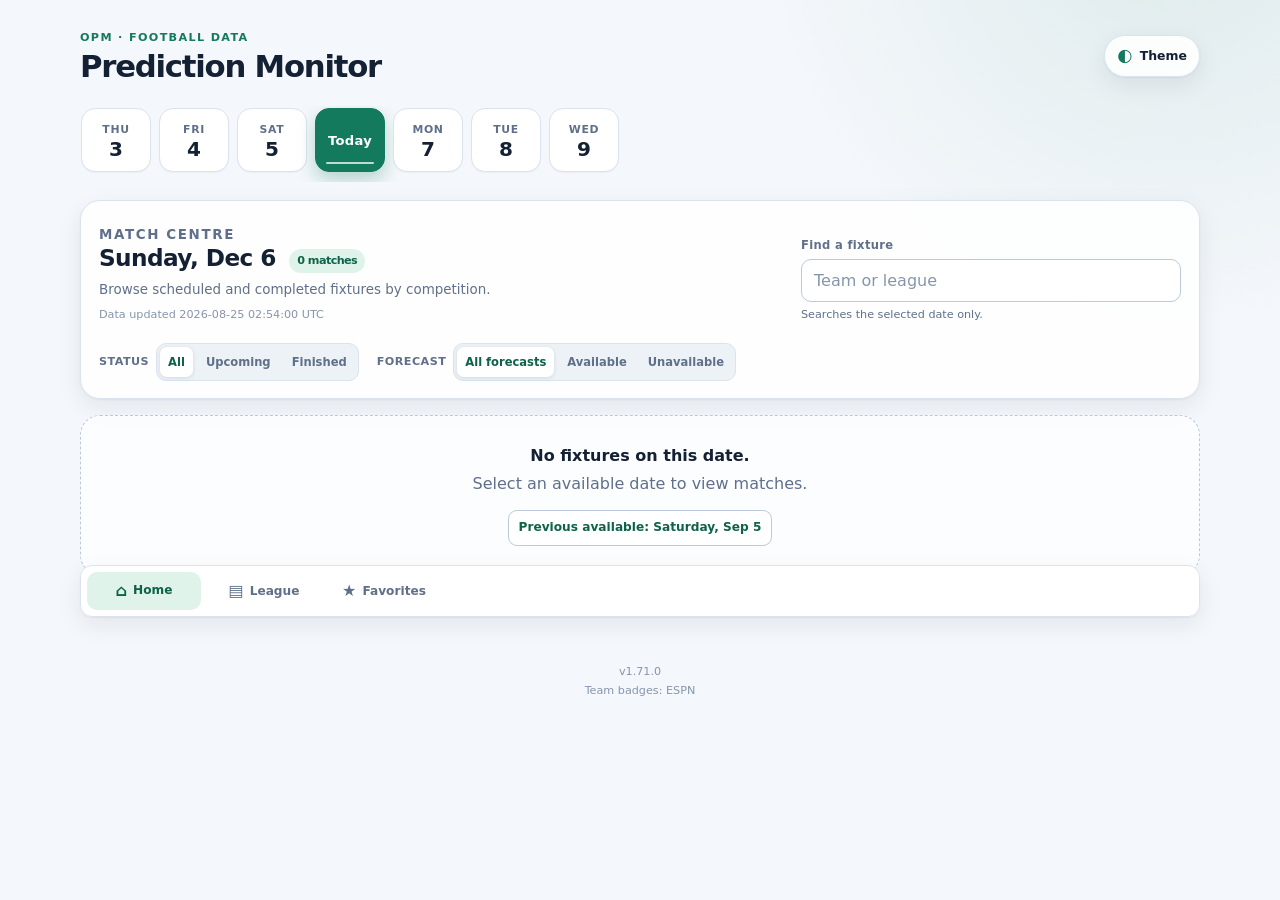
==== commit 40668158: "feat: add fixture-specific Safari manual weights" ====
--- a/public/index.html
+++ b/public/index.html
@@ -18,10 +18,12 @@
             <p class="eyebrow">OPM · Football data</p>
             <h1>Prediction Monitor</h1>
         </div>
-        <button id="theme-toggle" class="theme-toggle-btn" type="button" aria-label="Enable dark theme" aria-pressed="false">
-            <span class="theme-toggle-icon" aria-hidden="true">◐</span>
-            <span class="theme-toggle-label">Theme</span>
-        </button>
+        <div class="header-actions">
+            <button id="theme-toggle" class="theme-toggle-btn" type="button" aria-label="Enable dark theme" aria-pressed="false">
+                <span class="theme-toggle-icon" aria-hidden="true">◐</span>
+                <span class="theme-toggle-label">Theme</span>
+            </button>
+        </div>
     </header>
 
     <div id="date-strip" class="date-strip" aria-label="Fixture dates"></div>
@@ -71,6 +73,7 @@
         </section>
     </div>
 
+    <script src="manual-weights.js"></script>
     <script src="script.js"></script>
 </body>
 </html>
--- a/public/style.css
+++ b/public/style.css
@@ -375,6 +375,92 @@
     font-size: 0.7rem;
 }
 
+.artifact-freshness {
+    color: var(--text-tertiary) !important;
+    font-size: 0.7rem !important;
+    font-variant-numeric: tabular-nums;
+}
+
+.fixture-filters {
+    display: flex;
+    grid-column: 1 / -1;
+    flex-wrap: wrap;
+    gap: 10px 18px;
+    padding-top: 2px;
+}
+
+.fixture-filter-group,
+.fixture-filter-controls {
+    display: flex;
+    align-items: center;
+    flex-wrap: wrap;
+    gap: 5px;
+}
+
+.fixture-filter-label {
+    margin-right: 2px;
+    color: var(--text-secondary);
+    font-size: 0.7rem;
+    font-weight: 900;
+    letter-spacing: 0.04em;
+    text-transform: uppercase;
+}
+
+.fixture-filter-controls {
+    padding: 3px;
+    border: 1px solid var(--border-color);
+    border-radius: 10px;
+    background: var(--bg-subtle);
+}
+
+.fixture-filter-button {
+    min-height: 30px;
+    border-radius: 7px;
+    padding: 5px 8px;
+    background: transparent;
+    color: var(--text-secondary);
+    font-size: 0.72rem;
+    font-weight: 800;
+}
+
+.fixture-filter-button:hover {
+    color: var(--accent-strong);
+}
+
+.fixture-filter-button.active {
+    background: var(--card-bg);
+    box-shadow: 0 1px 4px rgba(20, 32, 51, 0.12);
+    color: var(--accent-strong);
+}
+
+.empty-state-reset {
+    min-height: 36px;
+    margin-top: 14px;
+    border: 1px solid var(--border-strong);
+    border-radius: 9px;
+    padding: 7px 10px;
+    background: var(--card-bg);
+    color: var(--accent-strong);
+    font-size: 0.76rem;
+    font-weight: 800;
+}
+
+.empty-state-reset:hover {
+    border-color: var(--accent-color);
+    background: var(--accent-soft);
+}
+
+.empty-state-date-actions {
+    display: flex;
+    flex-wrap: wrap;
+    justify-content: center;
+    gap: 8px;
+}
+
+.empty-state-date-actions .empty-state-reset {
+    margin-top: 14px;
+}
+
 .loading,
 .no-fixtures {
     display: grid;
@@ -595,6 +681,42 @@
     border-top: 1px solid var(--border-color);
 }
 
+.forecast-status {
+    display: inline-flex;
+    min-height: 26px;
+    align-items: center;
+    border: 1px solid transparent;
+    border-radius: 999px;
+    padding: 3px 7px;
+    font-size: 0.64rem;
+    font-weight: 900;
+    letter-spacing: 0.025em;
+    white-space: nowrap;
+}
+
+.forecast-status.available {
+    border-color: color-mix(in srgb, var(--accent-color) 28%, transparent);
+    background: var(--accent-soft);
+    color: var(--accent-strong);
+}
+
+.forecast-status.unavailable {
+    border-color: color-mix(in srgb, var(--amber) 35%, transparent);
+    background: var(--amber-soft);
+    color: color-mix(in srgb, var(--amber) 80%, var(--text-primary));
+}
+
+.forecast-unavailable-copy {
+    margin: 0;
+    padding: 11px;
+    border-left: 3px solid var(--amber);
+    border-radius: 0 var(--radius-sm) var(--radius-sm) 0;
+    background: var(--amber-soft);
+    color: var(--text-secondary);
+    font-size: 0.78rem;
+    line-height: 1.45;
+}
+
 .favorite-toggle,
 .fixture-details-toggle,
 .back-button,
@@ -1322,6 +1444,25 @@
         padding: 15px;
     }
 
+    .fixture-filters {
+        gap: 10px;
+    }
+
+    .fixture-filter-group {
+        width: 100%;
+        justify-content: space-between;
+    }
+
+    .fixture-card-actions {
+        flex-wrap: wrap;
+        justify-content: flex-end;
+    }
+
+    .forecast-status {
+        width: 100%;
+        justify-content: center;
+    }
+
     .fixture-summary {
         grid-template-columns: minmax(0, 1fr) 94px minmax(0, 1fr);
     }
@@ -1362,3 +1503,112 @@
         transition-duration: 0.01ms !important;
     }
 }
+
+.header-actions {
+    display: inline-flex;
+    align-items: center;
+    gap: 10px;
+}
+
+.manual-weights-panel {
+    margin-top: 16px;
+    padding: 16px;
+    border: 1px solid color-mix(in srgb, var(--accent-color) 36%, var(--border-color));
+    border-radius: var(--radius-md);
+    background: color-mix(in srgb, var(--accent-soft) 38%, var(--card-bg));
+}
+
+.manual-weights-heading,
+.manual-weights-actions {
+    display: flex;
+    align-items: center;
+    justify-content: space-between;
+    gap: 12px;
+}
+
+.manual-weights-heading h3 {
+    margin: 0;
+    font-size: 1rem;
+}
+
+.manual-preview-value {
+    color: var(--accent-strong);
+    font-size: 0.82rem;
+    font-weight: 800;
+    white-space: nowrap;
+}
+
+.manual-weights-copy {
+    margin: 10px 0 14px;
+    color: var(--text-secondary);
+    font-size: 0.8rem;
+}
+
+.manual-weights-columns {
+    display: grid;
+    grid-template-columns: repeat(2, minmax(0, 1fr));
+    gap: 14px;
+}
+
+.manual-weight-row {
+    display: grid;
+    grid-template-columns: minmax(0, 1fr) 76px;
+    gap: 4px 10px;
+    align-items: center;
+    padding: 9px 0;
+    border-bottom: 1px solid color-mix(in srgb, var(--border-color) 78%, transparent);
+    color: var(--text-secondary);
+    font-size: 0.76rem;
+}
+
+.manual-weight-row:last-child {
+    border-bottom: 0;
+}
+
+.manual-weight-row input {
+    width: 100%;
+    min-height: 34px;
+    padding: 4px 7px;
+    border: 1px solid var(--border-strong);
+    border-radius: var(--radius-sm);
+    background: var(--bg-elevated);
+    color: var(--text-primary);
+    text-align: right;
+}
+
+.manual-weight-row small {
+    grid-column: 1 / -1;
+    color: var(--text-tertiary);
+    font-size: 0.68rem;
+}
+
+.manual-weights-error {
+    margin: 12px 0 0;
+    color: var(--danger);
+    font-size: 0.8rem;
+    font-weight: 700;
+}
+
+.manual-weights-actions {
+    margin-top: 14px;
+}
+
+@media (max-width: 640px) {
+    .header-actions {
+        gap: 6px;
+    }
+
+    .manual-weights-columns {
+        grid-template-columns: 1fr;
+    }
+
+    .manual-weights-heading,
+    .manual-weights-actions {
+        align-items: flex-start;
+        flex-direction: column;
+    }
+
+    .manual-weights-actions {
+        align-items: stretch;
+    }
+}
